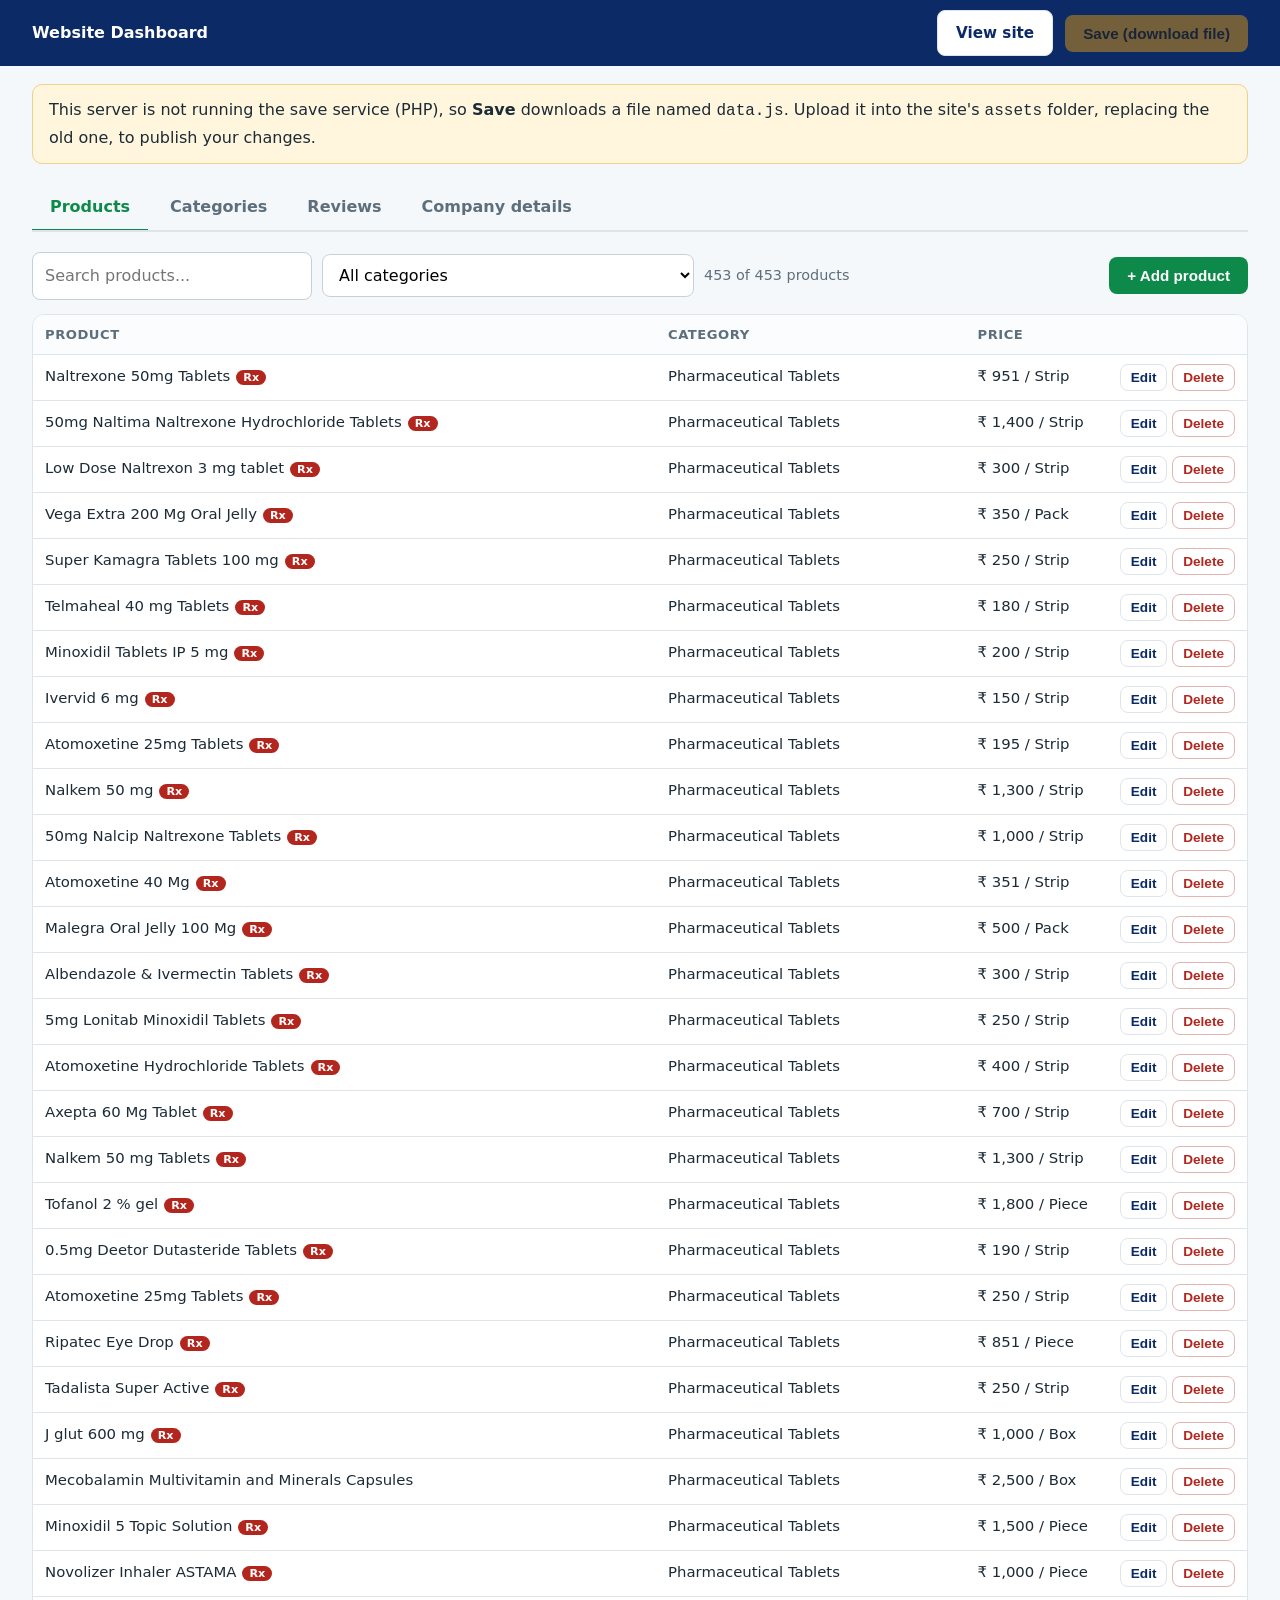
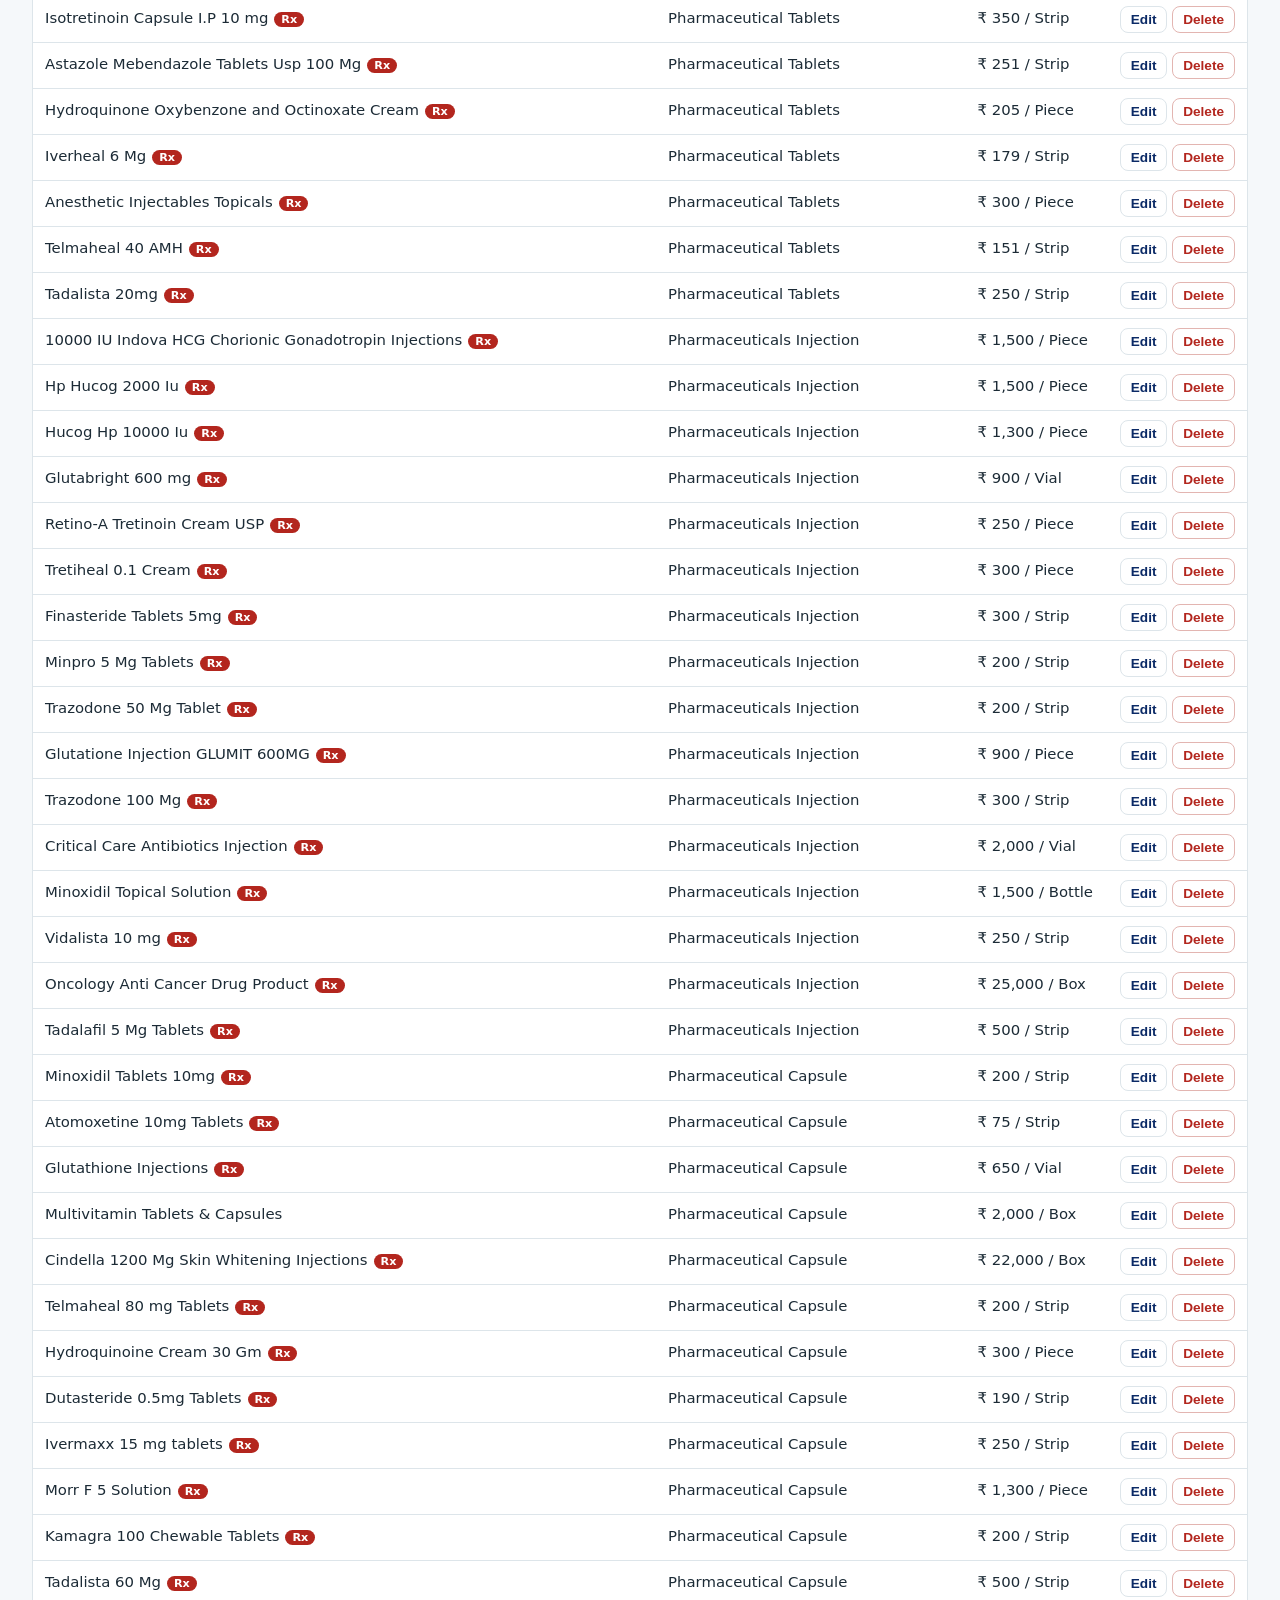
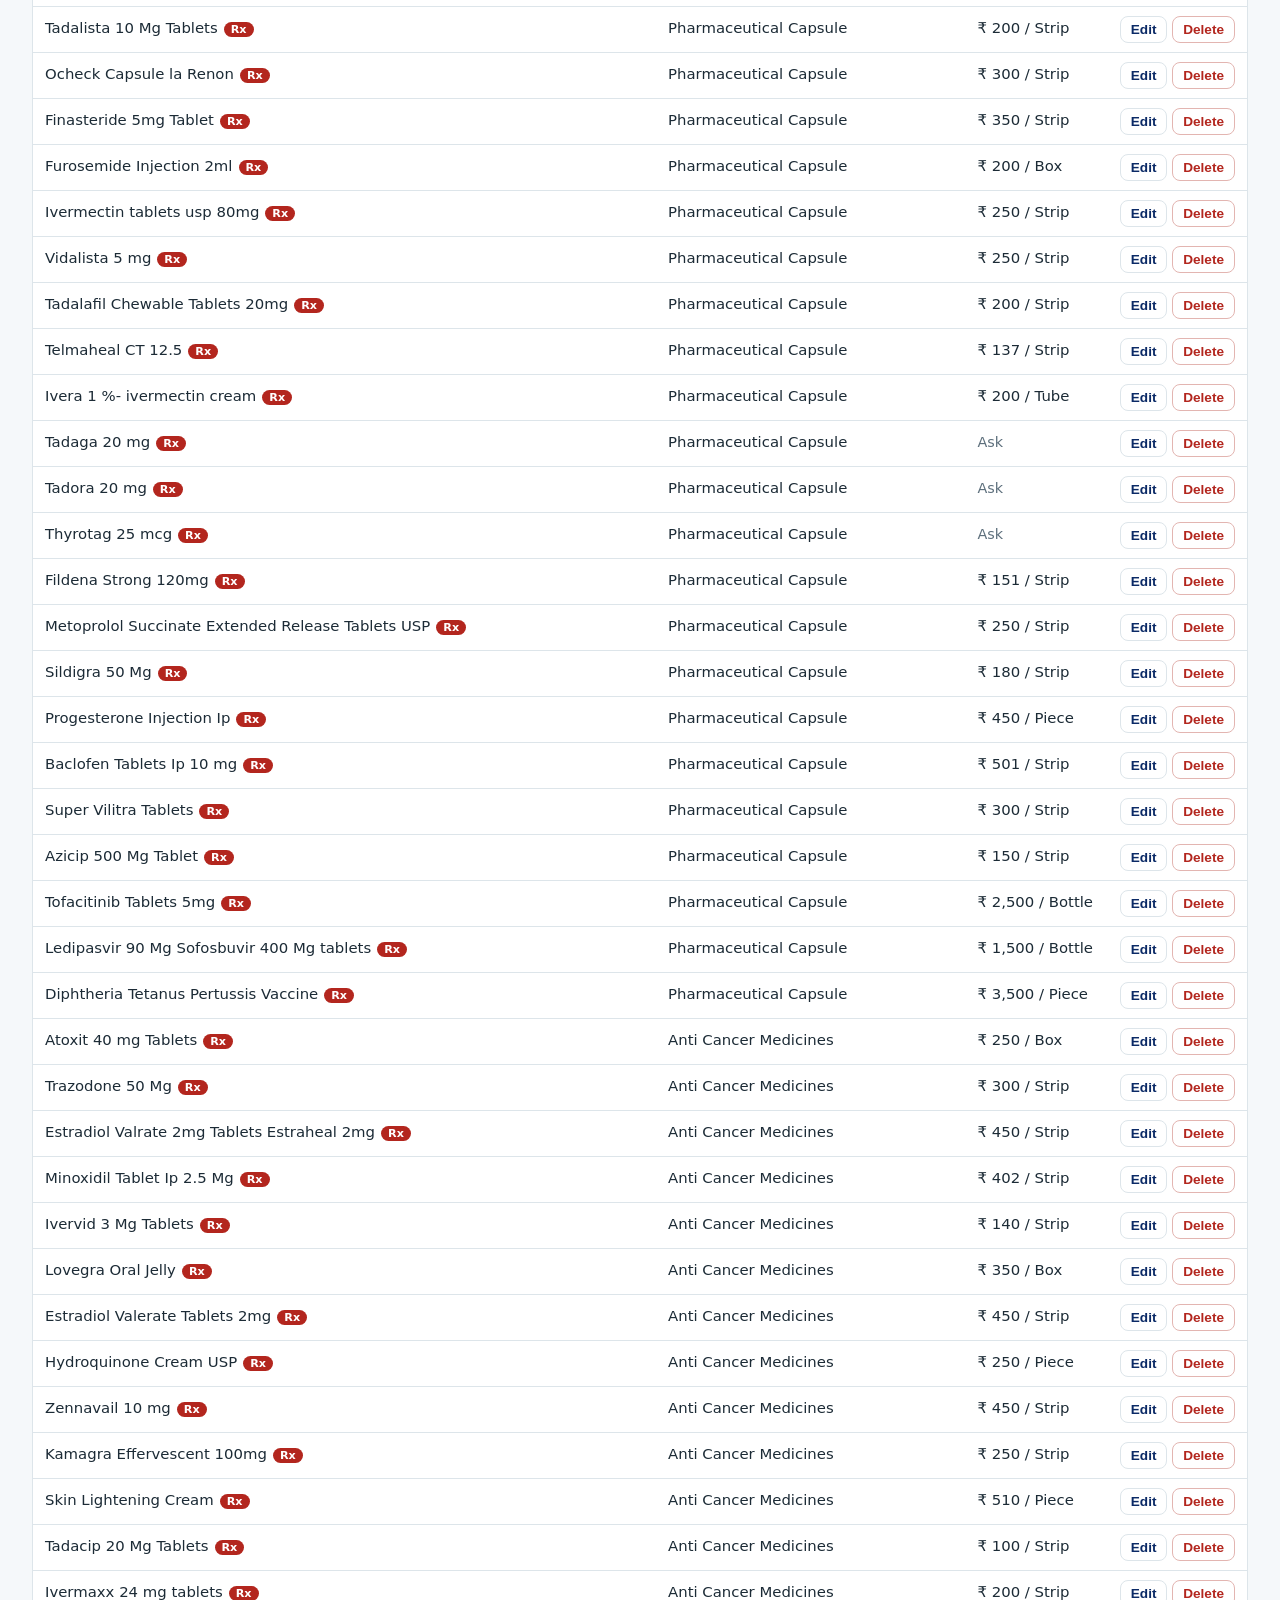
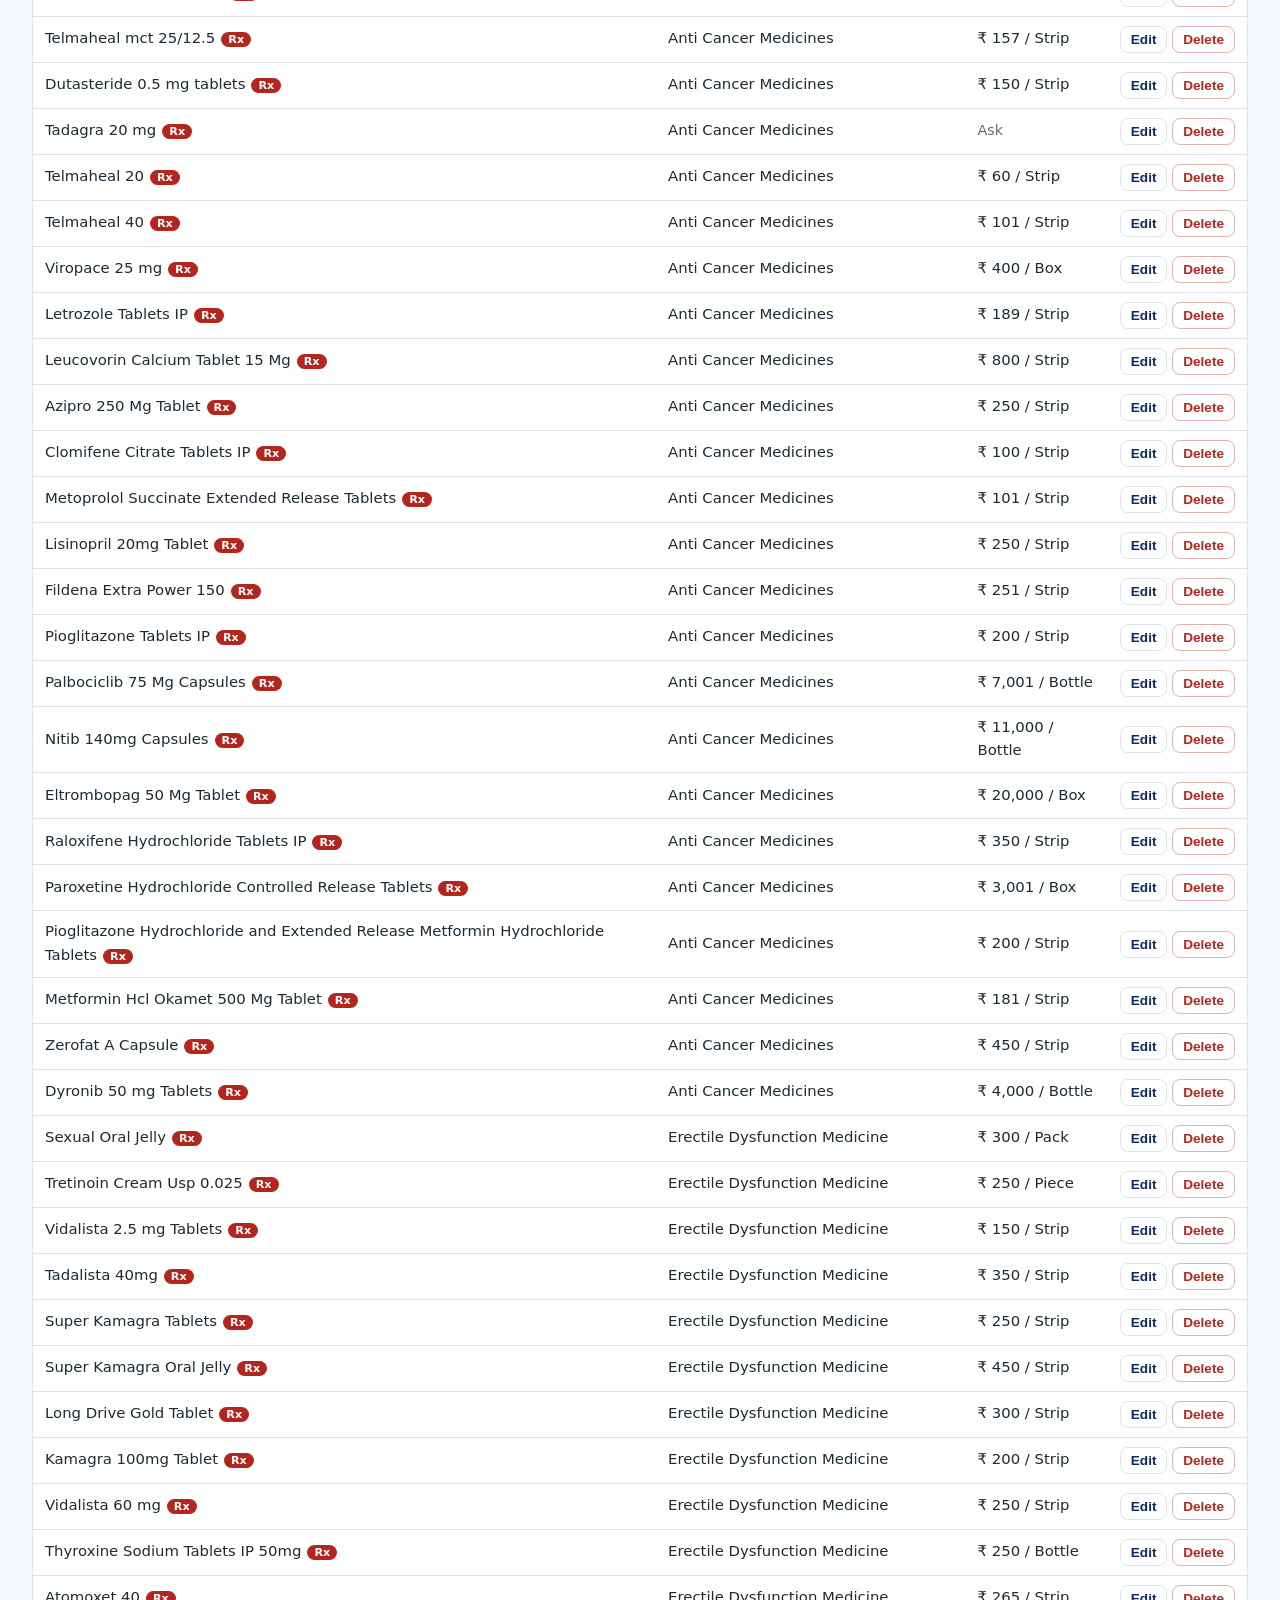
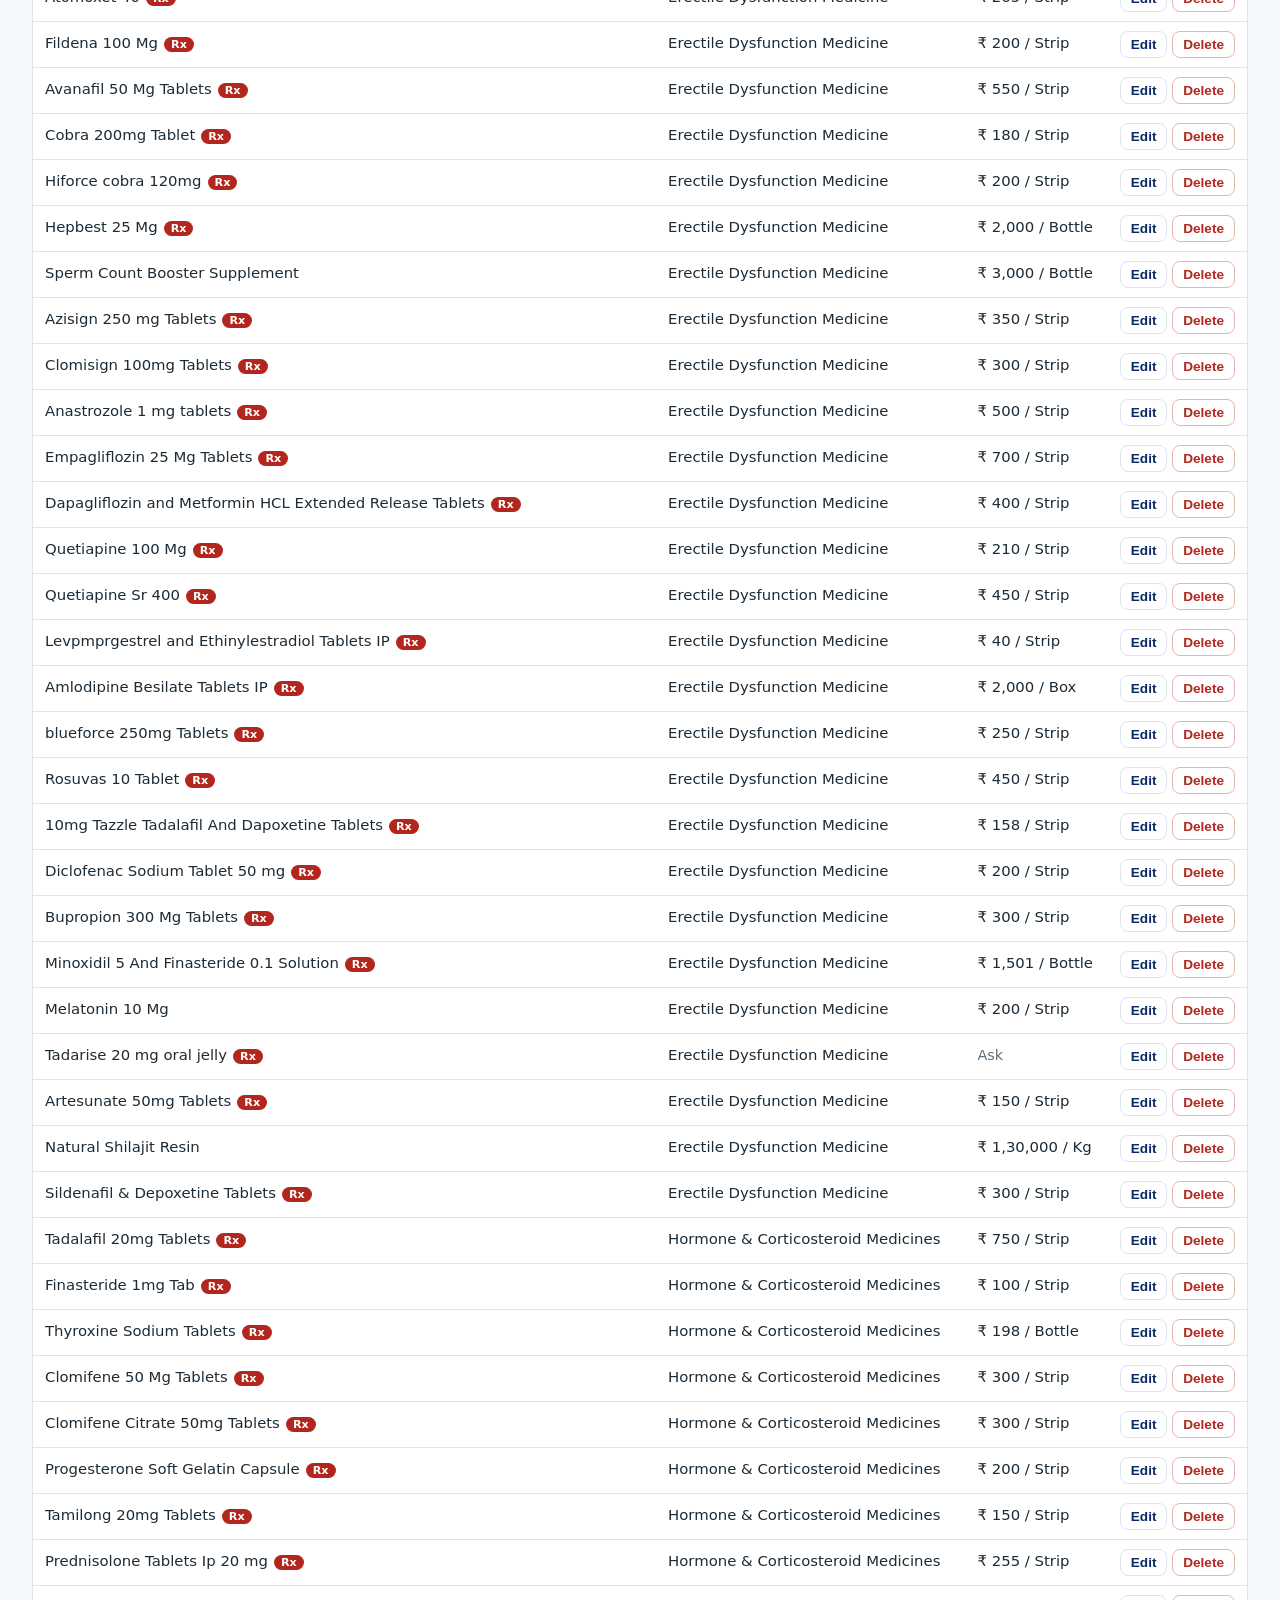
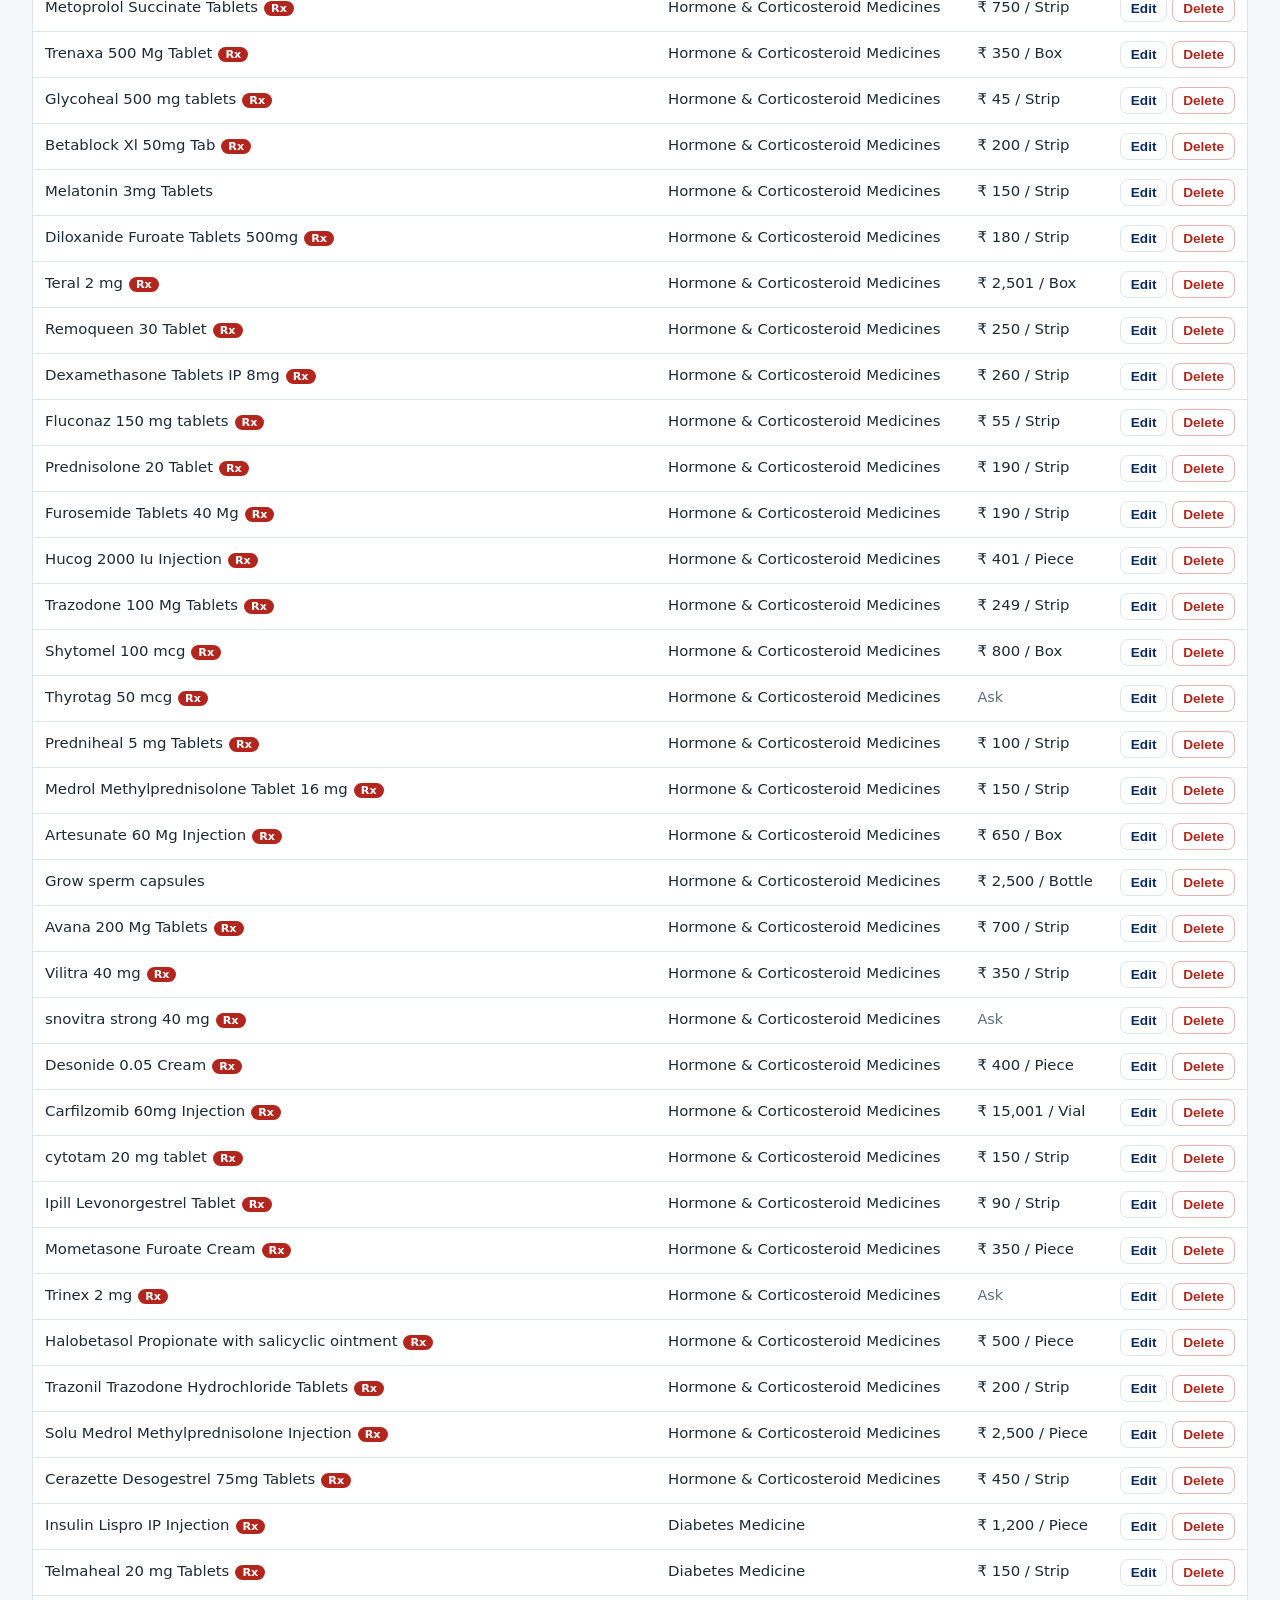
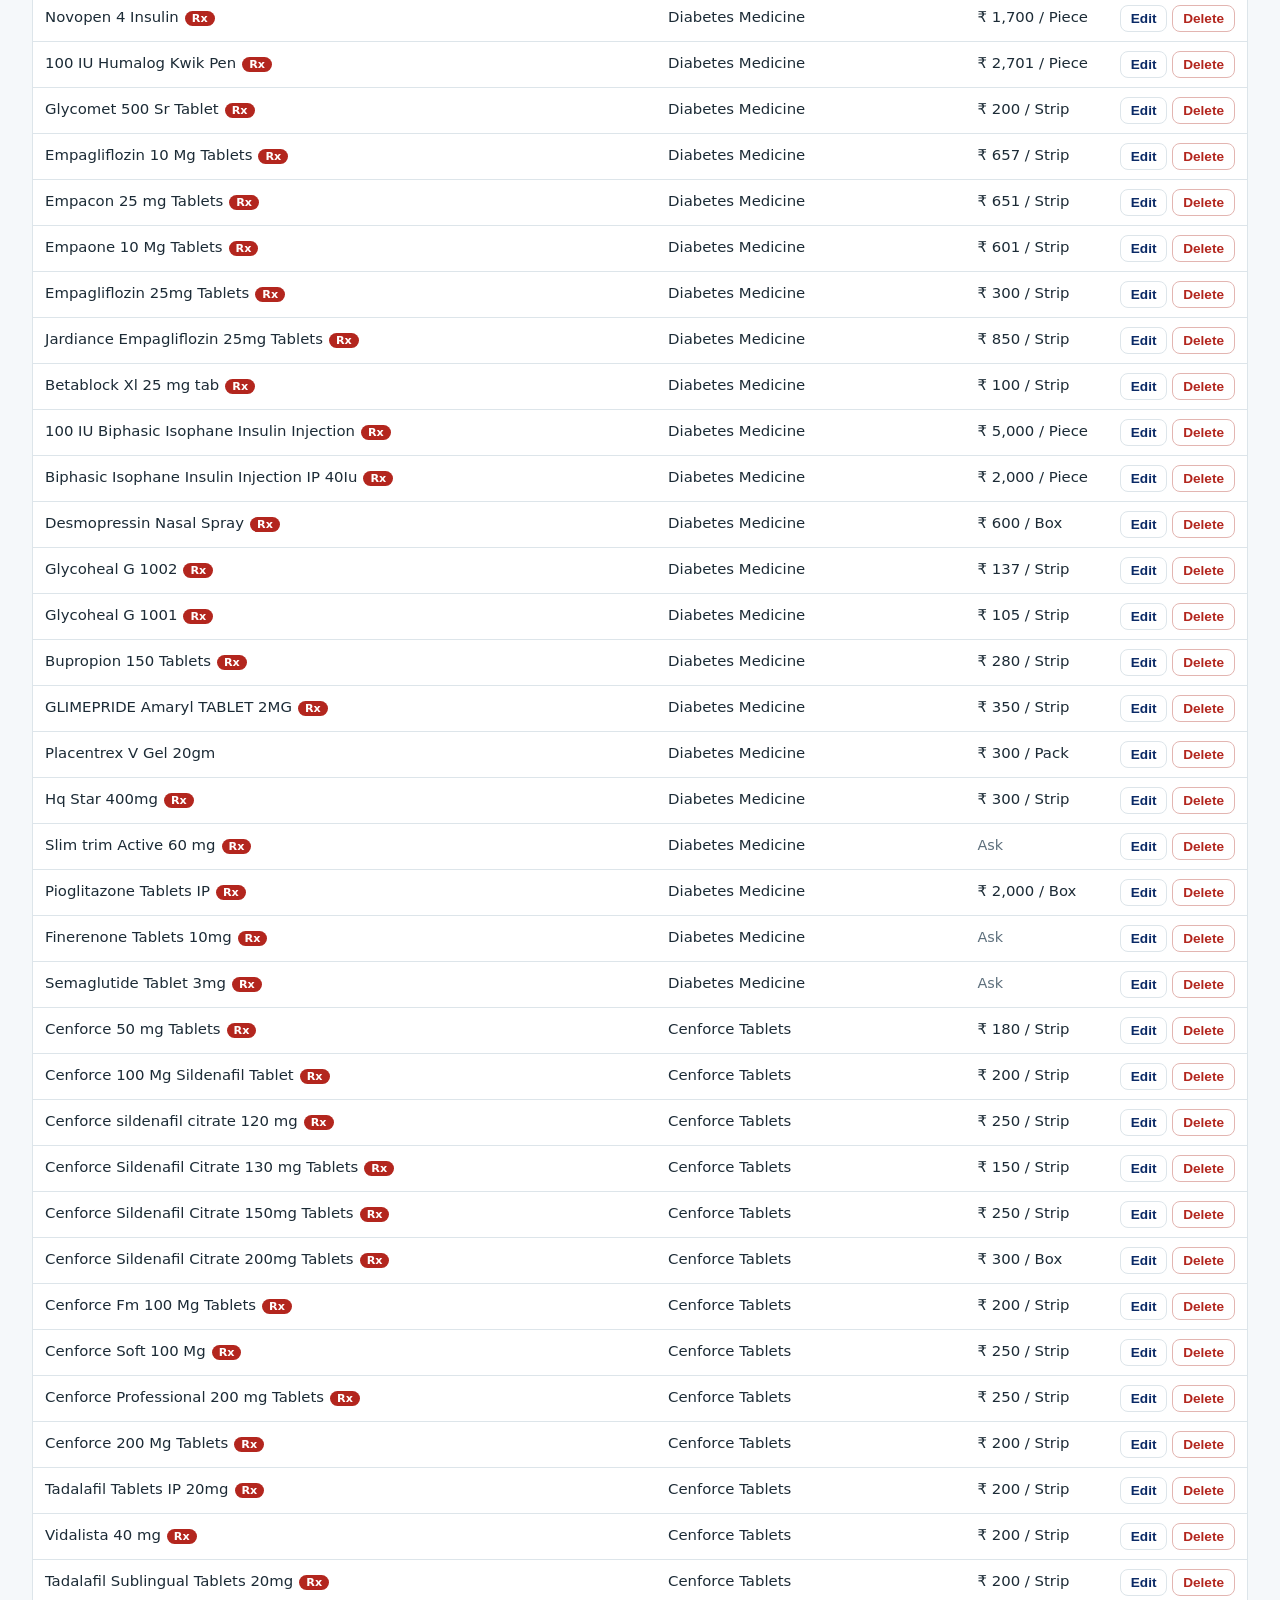
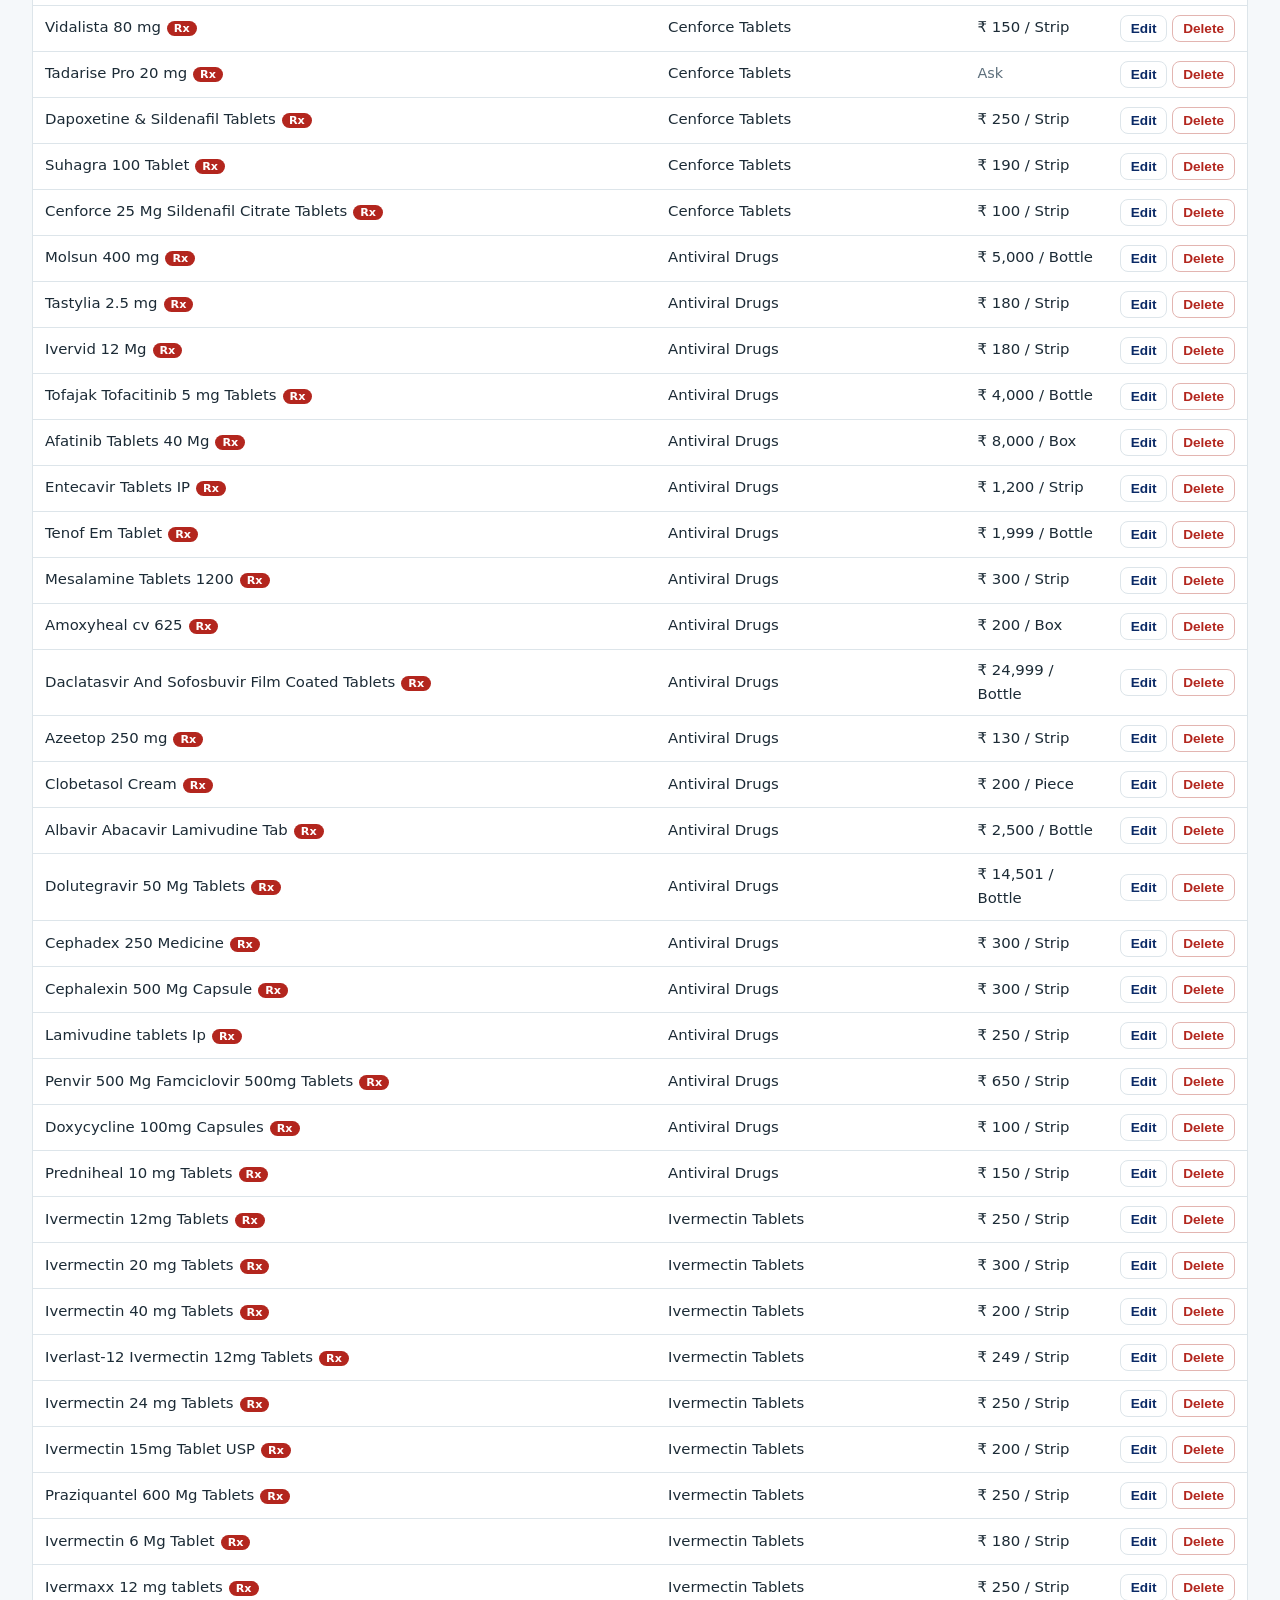
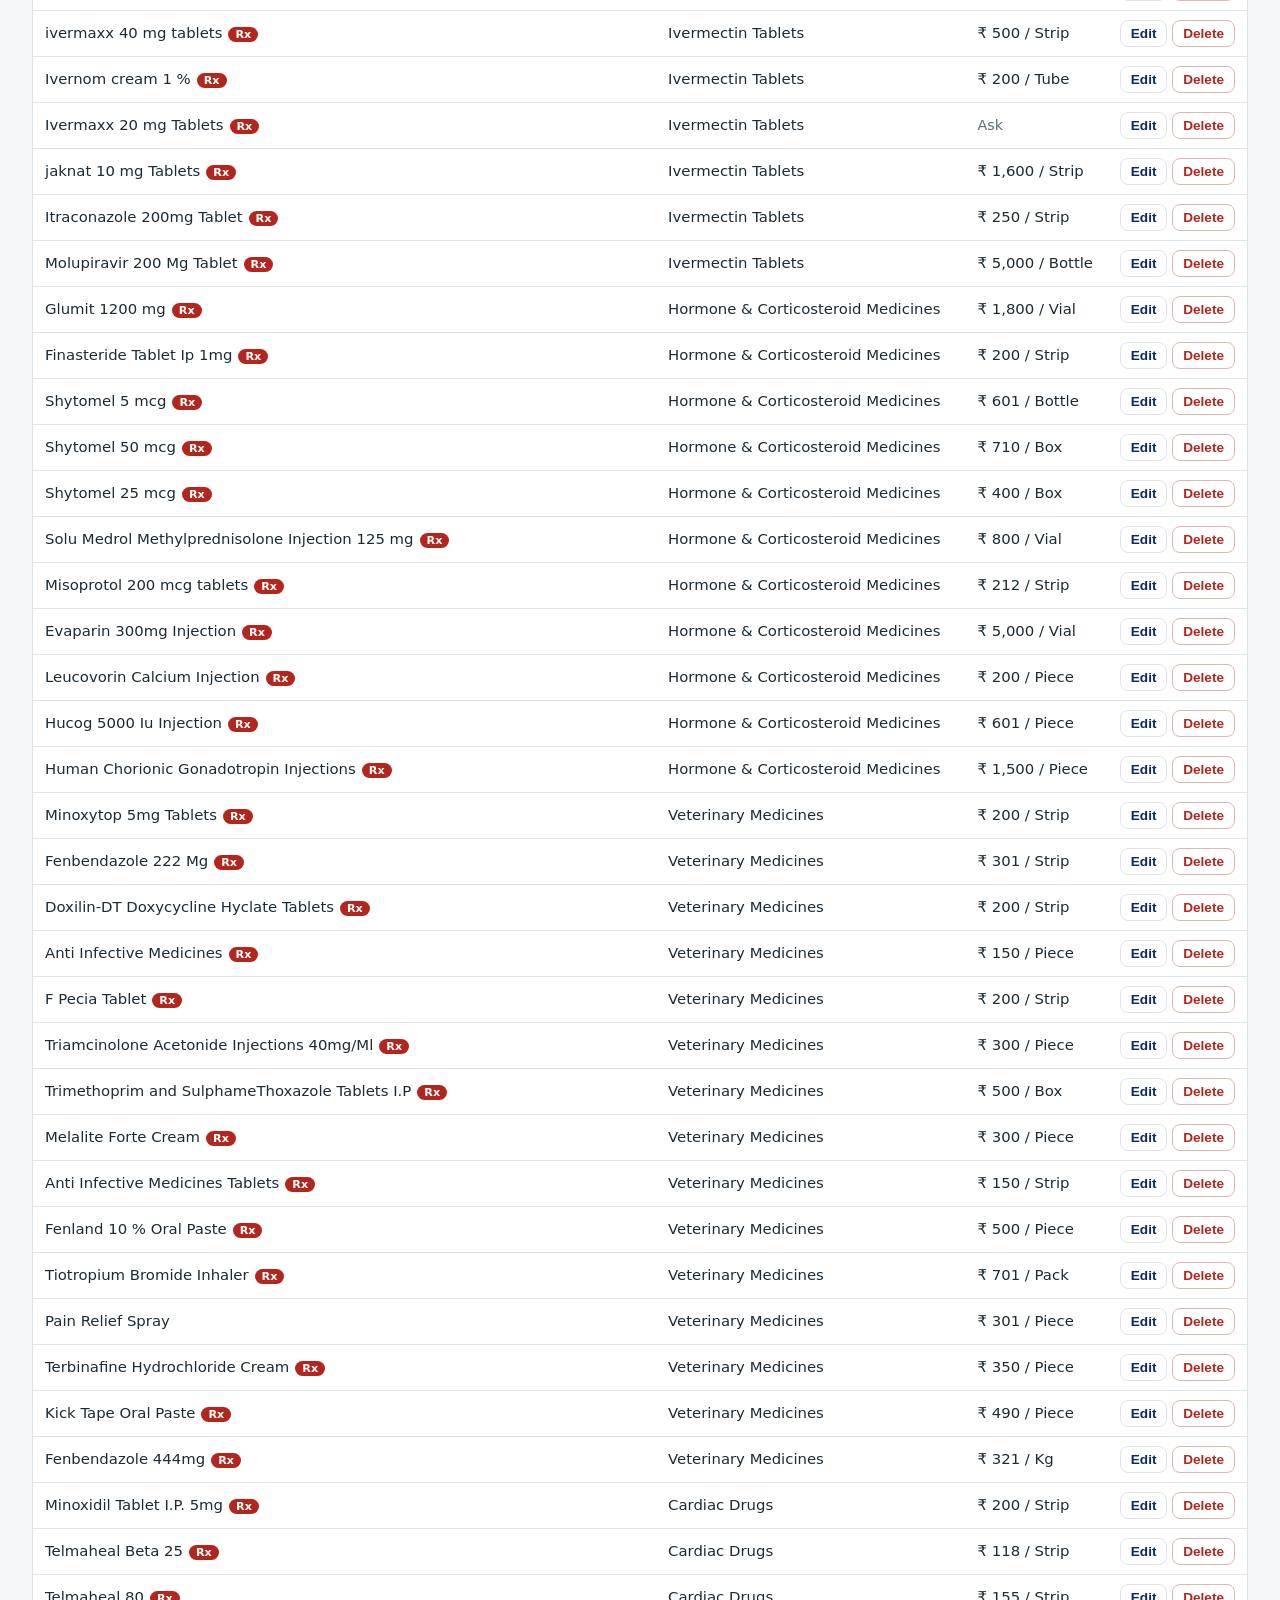
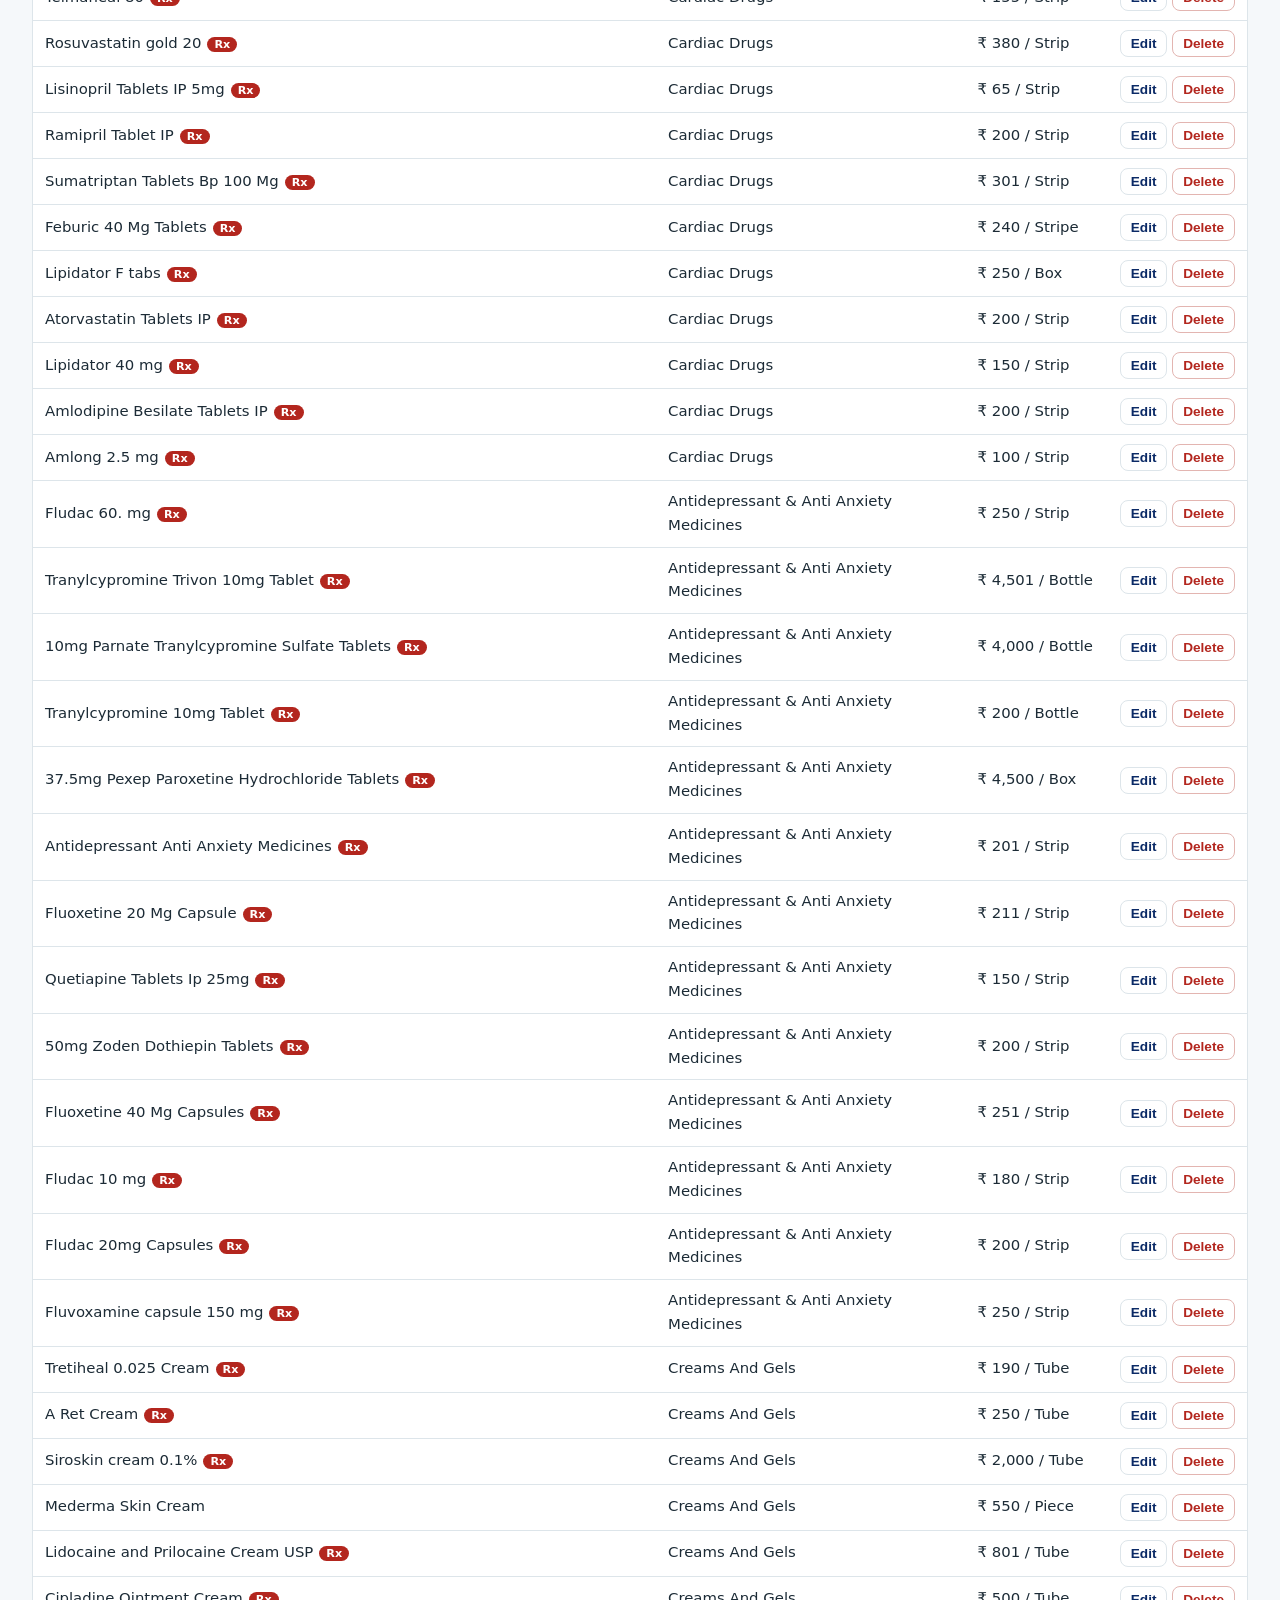
==== admin/index.html @ 80c34a78 "Add files via upload" ====
<!doctype html>
<html lang="en">
<head>
<meta charset="utf-8">
<meta name="viewport" content="width=device-width, initial-scale=1">
<meta name="robots" content="noindex, nofollow">
<title>Dashboard - Panchmukhi Pharma</title>
<link rel="icon" type="image/png" href="../assets/favicon.png">
<link rel="stylesheet" href="../assets/style.css">
<link rel="stylesheet" href="admin.css">
</head>
<body>

<div id="login" class="login" hidden>
  <form class="card" id="login-form">
    <h1>Dashboard</h1>
    <p class="muted" id="login-msg"></p>
    <label>Password<input type="password" id="pw" required minlength="8" autocomplete="current-password"></label>
    <label id="pw2-wrap" hidden>Repeat password<input type="password" id="pw2" minlength="8" autocomplete="new-password"></label>
    <p class="error" id="login-err"></p>
    <button class="btn btn-primary" id="login-btn">Log in</button>
  </form>
</div>

<div id="app" hidden>
  <header class="bar">
    <div class="wrap bar-in">
      <strong>Website Dashboard</strong>
      <span class="muted" id="status"></span>
      <span class="spacer"></span>
      <a class="btn btn-light" href="../index.html" target="_blank" rel="noopener">View site</a>
      <button class="btn btn-accent" id="save" disabled>Save to website</button>
      <button class="btn btn-light" id="logout" hidden>Log out</button>
    </div>
  </header>

  <div class="wrap">
    <p class="notice" id="offline" hidden>
      This server is not running the save service (PHP), so <strong>Save</strong> downloads a file named
      <code>data.js</code>. Upload it into the site's <code>assets</code> folder, replacing the old one, to publish your changes.
    </p>

    <nav class="tabs" id="tabs">
      <button data-tab="products" class="active">Products</button>
      <button data-tab="categories">Categories</button>
      <button data-tab="reviews">Reviews</button>
      <button data-tab="company">Company details</button>
    </nav>

    <section id="tab-reviews" hidden>
      <div class="tools">
        <span class="muted" id="r-count"></span>
        <span class="spacer"></span>
        <button class="btn btn-primary" id="r-add">+ Add review</button>
      </div>
      <div class="card table-wrap">
        <table class="list">
          <thead><tr><th>Customer</th><th>Rating</th><th>Review</th><th></th></tr></thead>
          <tbody id="r-rows"></tbody>
        </table>
      </div>
      <p class="muted">Add only reviews that real customers gave you, in their words and with their permission. The reviews section appears on the home page once there is at least one.</p>
    </section>

    <section id="tab-products">
      <div class="tools">
        <input type="search" id="p-search" placeholder="Search products..." aria-label="Search products">
        <select id="p-cat" aria-label="Filter by category"></select>
        <span class="muted" id="p-count"></span>
        <span class="spacer"></span>
        <button class="btn btn-primary" id="p-add">+ Add product</button>
      </div>
      <div class="card table-wrap">
        <table class="list">
          <thead><tr><th>Product</th><th>Category</th><th>Price</th><th></th></tr></thead>
          <tbody id="p-rows"></tbody>
        </table>
      </div>
    </section>

    <section id="tab-categories" hidden>
      <div class="tools">
        <input id="c-new" placeholder="New category name" aria-label="New category name">
        <button class="btn btn-primary" id="c-add">+ Add category</button>
      </div>
      <div class="card table-wrap">
        <table class="list">
          <thead><tr><th>Category name</th><th>Products</th><th>Order</th><th></th></tr></thead>
          <tbody id="c-rows"></tbody>
        </table>
      </div>
      <p class="muted">A category can be deleted only when it has no products. The order here is the order shown on the site.</p>
    </section>

    <section id="tab-company" hidden>
      <form class="card form" id="company-form" onsubmit="return false"></form>
      <p class="muted">Fields left empty are hidden on the site.</p>
    </section>
  </div>
</div>

<dialog id="p-dialog">
  <form class="form" id="p-form">
    <h2 class="full" id="p-title">Product</h2>
    <label class="full">Product name *<input name="name" required maxlength="200"></label>
    <label>Category *<select name="cat" required></select></label>
    <label class="check"><input type="checkbox" name="rx"> Prescription medicine (Rx)</label>
    <label>Price (INR)<input name="price" placeholder="e.g. 250" maxlength="20"></label>
    <label>Per unit<input name="unit" placeholder="Strip, Box, Vial..." maxlength="30"></label>
    <label>Composition<input name="composition" maxlength="300"></label>
    <label>Strength<input name="strength" maxlength="100"></label>
    <label>Form<input name="form" placeholder="Tablet, Capsule..." maxlength="60"></label>
    <label>Pack size<input name="pack" maxlength="100"></label>
    <label>Brand<input name="brand" maxlength="100"></label>
    <label>Manufacturer<input name="manufacturer" maxlength="150"></label>
    <label class="full">Photo (optional)<input name="image" placeholder="assets/img/product.jpg or https://..." maxlength="300"></label>
    <div class="full actions">
      <button class="btn btn-primary" type="submit">Done</button>
      <button class="btn btn-light" type="button" id="p-cancel">Cancel</button>
    </div>
  </form>
</dialog>

<dialog id="r-dialog">
  <form class="form" id="r-form">
    <h2 class="full" id="r-title">Review</h2>
    <label>Customer name *<input name="name" required maxlength="100"></label>
    <label>Rating<select name="rating">
      <option value="5">5 stars</option><option value="4">4 stars</option><option value="3">3 stars</option>
      <option value="2">2 stars</option><option value="1">1 star</option></select></label>
    <label>Company<input name="company" maxlength="150"></label>
    <label>Country<input name="country" maxlength="80"></label>
    <label class="full">Review text *<textarea name="text" rows="5" required maxlength="1500"></textarea></label>
    <label>Date (optional)<input name="date" placeholder="e.g. March 2026" maxlength="20"></label>
    <div class="full actions">
      <button class="btn btn-primary" type="submit">Done</button>
      <button class="btn btn-light" type="button" id="r-cancel">Cancel</button>
    </div>
  </form>
</dialog>

<script src="../assets/data.js"></script>
<script src="admin.js"></script>
</body>
</html>
---- assets/style.css ----
:root {
  --navy: #0b2a66; --teal: #0d8a4a; --teal-dark: #0a6e3a; --accent: #f2a007;
  --bg: #f5f8fa; --card: #fff; --line: #dde5ea; --text: #1c2b36; --muted: #5d6f7c;
}
* { box-sizing: border-box; }
body { margin: 0; font: 16px/1.6 "Segoe UI", system-ui, -apple-system, Arial, sans-serif; color: var(--text); background: var(--bg); }
a { color: var(--teal); text-decoration: none; }
a:hover { text-decoration: underline; }
img { max-width: 100%; display: block; }
h1, h2, h3, h4 { line-height: 1.25; margin: 0 0 .5em; color: var(--navy); }
h2 { font-size: clamp(1.3rem, 1rem + 1.4vw, 1.75rem); }
.wrap { max-width: 1320px; margin: 0 auto; padding: 0 clamp(14px, 3vw, 32px); }
.muted { color: var(--muted); font-size: .9rem; }
section { padding: clamp(28px, 5vw, 56px) 0; }

/* header */
.topbar { background: var(--navy); color: #cfe0ea; font-size: .82rem; }
.topbar-in { display: flex; flex-wrap: wrap; gap: 4px 24px; padding-top: 6px; padding-bottom: 6px; }
.topbar a { color: #fff; margin-left: auto; }
#site-header { background: #fff; border-bottom: 1px solid var(--line); position: sticky; top: 0; z-index: 10; }
.head-in { display: flex; align-items: center; justify-content: space-between; gap: 16px; padding-top: 12px; padding-bottom: 12px; }
.brand { display: flex; align-items: center; gap: 10px; color: var(--navy); }
.brand:hover { text-decoration: none; }
.brand-mark { width: 42px; height: 42px; border-radius: 10px; background: var(--teal); color: #fff; font-weight: 700; font-size: 1.3rem; display: grid; place-items: center; }
.brand-logo { width: 52px; height: 52px; object-fit: contain; }
.about-logo { width: 100%; max-width: 340px; height: auto; border-radius: 12px; border: 1px solid var(--line); margin-bottom: 20px; }
.brand strong { display: block; font-size: 1.15rem; }
.brand small { color: var(--muted); }
.nav { display: flex; align-items: center; gap: 22px; white-space: nowrap; }
.nav a:not(.btn) { color: var(--text); font-weight: 600; padding: 6px 0; border-bottom: 2px solid transparent; }
.nav a.active, .nav a:not(.btn):hover { color: var(--teal); border-color: var(--teal); text-decoration: none; }
.nav-toggle { display: none; font-size: 1.5rem; background: none; border: 0; color: var(--navy); cursor: pointer; }

/* buttons */
.btn { display: inline-block; padding: 10px 18px; border-radius: 8px; font-weight: 600; border: 0; cursor: pointer; font-size: .95rem; }
.btn:hover { text-decoration: none; }
.btn-primary { background: var(--teal); color: #fff; }
.btn-primary:hover { background: var(--teal-dark); }
.btn-accent { background: var(--accent); color: #2b1d00; }
.btn-ghost { background: transparent; color: #fff; border: 1px solid rgba(255,255,255,.6); }
.btn-wa { background: #1fa855; color: #fff; }

/* hero */
.hero { background: linear-gradient(120deg, var(--navy), var(--teal)); color: #fff; padding: clamp(40px, 8vw, 96px) 0; }
.hero h1 { color: #fff; font-size: clamp(2rem, 5vw, 3rem); margin-bottom: .2em; }
.hero p { font-size: clamp(1rem, .9rem + .5vw, 1.25rem); max-width: 620px; margin: 0 0 24px; color: #dcecf0; }
.hero .actions { display: flex; flex-wrap: wrap; gap: 12px; }
.page-head { background: var(--navy); padding: 32px 0; }
.page-head h1 { color: #fff; margin: 0; }
.page-head p { color: #cfe0ea; margin: 4px 0 0; }

/* cards + grids */
.card { background: var(--card); border: 1px solid var(--line); border-radius: 12px; }
.grid { display: grid; gap: 18px; grid-template-columns: repeat(auto-fill, minmax(215px, 1fr)); }
.cat { padding: 18px; color: var(--text); transition: border-color .15s, transform .15s; }
.cat:hover { border-color: var(--teal); transform: translateY(-2px); text-decoration: none; }
.cat h3 { font-size: 1.05rem; }
.cat p { margin: 0 0 10px; color: var(--muted); font-size: .92rem; }
.two-col { display: grid; gap: 32px; grid-template-columns: 1.1fr 1fr; align-items: start; }

.product { overflow: hidden; display: flex; flex-direction: column; }
.product-media { position: relative; aspect-ratio: 4 / 3; background: #e6f1f1; display: grid; place-items: center; }
.product-media img { width: 100%; height: 100%; object-fit: cover; }
.ph { color: var(--teal); font-weight: 700; letter-spacing: .08em; text-transform: uppercase; opacity: .55; }
.rx { position: absolute; top: 10px; right: 10px; background: #b3261e; color: #fff; font-size: .75rem; font-weight: 700; padding: 2px 8px; border-radius: 999px; }
.product-body { padding: 16px; display: flex; flex-direction: column; flex: 1; }
.product-body h3 { font-size: 1.02rem; margin-bottom: 2px; }
.product-body p { margin: 0 0 10px; }
.product-body dl { display: grid; grid-template-columns: auto 1fr; gap: 2px 12px; margin: 0 0 14px; font-size: .9rem; }
.product-body .price { color: var(--muted); font-size: .9rem; }
.product-body .price strong { color: var(--navy); font-size: 1.1rem; }
.product-body dd { overflow-wrap: anywhere; }
.product-body dt { color: var(--muted); }
.product-body dd { margin: 0; }
.product-body .btn { margin-top: auto; text-align: center; }

/* fact table */
.facts { width: 100%; border-collapse: collapse; background: #fff; border: 1px solid var(--line); border-radius: 12px; overflow: hidden; }
.facts th, .facts td { text-align: left; padding: 10px 14px; border-bottom: 1px solid var(--line); vertical-align: top; font-size: .95rem; }
.facts th { width: 42%; color: var(--muted); font-weight: 600; background: #fafcfd; }
.facts tr:last-child th, .facts tr:last-child td { border-bottom: 0; }

/* products page */
.catalog { display: grid; grid-template-columns: 250px 1fr; gap: 28px; align-items: start; }
.cat-list { padding: 8px; position: sticky; top: 90px; }
.cat-list a { display: block; padding: 8px 12px; border-radius: 8px; color: var(--text); font-size: .95rem; }
.cat-list a.active { background: var(--teal); color: #fff; }
.cat-list a:hover { text-decoration: none; background: #e6f1f1; color: var(--text); }
.catalog-head { display: flex; flex-wrap: wrap; gap: 12px; justify-content: space-between; align-items: center; margin-bottom: 18px; }
.catalog-head h2 { margin: 0; }

/* forms */
input, textarea { width: 100%; padding: 10px 12px; border: 1px solid #c5d1d9; border-radius: 8px; font: inherit; background: #fff; }
input:focus, textarea:focus { outline: 2px solid var(--teal); outline-offset: 1px; }
#search { max-width: 280px; }
.form { padding: 24px; display: grid; gap: 14px; grid-template-columns: 1fr 1fr; }
.form label { font-size: .88rem; font-weight: 600; color: var(--muted); display: grid; gap: 4px; }
.form .full { grid-column: 1 / -1; }
.form .actions { display: flex; flex-wrap: wrap; gap: 12px; }

.cta { background: var(--navy); color: #fff; text-align: center; }
.cta h2 { color: #fff; }
.cta p { color: #cfe0ea; margin: 0 0 20px; }

/* footer */
#site-footer { background: #091f33; color: #b9cad6; font-size: .92rem; padding-top: 40px; }
#site-footer h4 { color: #fff; }
#site-footer a { color: #b9cad6; }
#site-footer ul { list-style: none; padding: 0; margin: 0; }
#site-footer li { margin-bottom: 6px; }
.foot-grid { display: grid; gap: 28px; grid-template-columns: 1.4fr 1fr 1fr; }
.disclaimer { margin-top: 28px; padding-top: 16px; padding-bottom: 16px; border-top: 1px solid #1d3a52; font-size: .82rem; }
.copyright { padding-bottom: 20px; font-size: .82rem; }

.grid-cats { grid-template-columns: repeat(auto-fill, minmax(200px, 1fr)); }
.grid.grid-reviews { grid-template-columns: repeat(auto-fill, minmax(min(100%, 300px), 1fr)); }
.review { margin: 0; padding: 20px; display: flex; flex-direction: column; gap: 12px; }
.review blockquote { margin: 0; flex: 1; overflow-wrap: anywhere; }
.review figcaption { display: grid; gap: 2px; border-top: 1px solid var(--line); padding-top: 12px; }
.stars { color: var(--accent); font-size: 1.15rem; letter-spacing: 2px; }
.stars span { color: #d5dde3; }
.review-cta { margin: 20px 0 0; }
.cat-select { display: none; width: 100%; padding: 12px; border: 1px solid #c5d1d9; border-radius: 8px; font: inherit; background: #fff; }
.brand strong, .brand small { overflow-wrap: anywhere; }
.facts td { overflow-wrap: anywhere; }

/* tablets and small laptops */
@media (max-width: 960px) {
  .two-col, .catalog { grid-template-columns: 1fr; gap: 20px; }
  .cat-list { display: none; }
  .cat-select { display: block; }
  .foot-grid { grid-template-columns: 1fr 1fr; }
}

/* tablets and below: menu button instead of the link row */
@media (max-width: 900px) {
  .nav-toggle { display: block; }
  .nav { display: none; position: absolute; left: 0; right: 0; top: 100%; background: #fff; flex-direction: column; align-items: stretch; gap: 4px; padding: 12px 16px; border-bottom: 1px solid var(--line); box-shadow: 0 12px 24px rgba(0,0,0,.08); }
  .nav.open { display: flex; }
  .nav a:not(.btn) { padding: 10px 0; }
  .nav .btn { text-align: center; }
  .head-in { position: relative; }
}

/* phones and narrow tablets */
@media (max-width: 760px) {
  .topbar a { margin-left: 0; }
  .form { grid-template-columns: 1fr; padding: 18px; }
  .grid { grid-template-columns: repeat(auto-fill, minmax(150px, 1fr)); gap: 12px; }
  .grid-cats { grid-template-columns: repeat(auto-fill, minmax(140px, 1fr)); }
  .cat { padding: 14px; }
  .cat h3 { font-size: .95rem; }
  .product-body { padding: 12px; }
  .product-body h3 { font-size: .95rem; }
  .product-body dl { grid-template-columns: 1fr; gap: 0; font-size: .82rem; }
  .product-body dt { margin-top: 4px; font-size: .75rem; }
  .product-body .btn { padding: 9px 8px; font-size: .88rem; }
  .catalog-head { flex-direction: column; align-items: stretch; }
  #search { max-width: none; }
  .facts th { width: 38%; }
  .facts th, .facts td { padding: 9px 10px; font-size: .9rem; }
  .brand-logo { width: 44px; height: 44px; }
  .brand strong { font-size: 1.02rem; }
}

/* small phones */
@media (max-width: 420px) {
  .foot-grid { grid-template-columns: 1fr; }
  .topbar { font-size: .75rem; }
  .hero .actions .btn { flex: 1; text-align: center; }
}

/* very small screens: one product per row */
@media (max-width: 340px) {
  .grid, .grid-cats { grid-template-columns: 1fr; }
}
---- admin/admin.css ----
[hidden] { display: none !important; }
.login { min-height: 100vh; display: grid; place-items: center; padding: 16px; }
.login form { width: 100%; max-width: 360px; padding: 28px; display: grid; gap: 14px; }
.login label, dialog label { font-size: .88rem; font-weight: 600; color: var(--muted); display: grid; gap: 4px; }
.error { color: #b3261e; margin: 0; font-size: .9rem; min-height: 1.2em; }

.bar { background: var(--navy); color: #fff; position: sticky; top: 0; z-index: 5; }
.bar-in { display: flex; flex-wrap: wrap; align-items: center; gap: 12px; padding-top: 10px; padding-bottom: 10px; }
.bar .muted { color: #cfe0ea; }
.spacer { flex: 1; }
.btn-light { background: #fff; color: var(--navy); border: 1px solid var(--line); }
.btn:disabled { opacity: .45; cursor: default; }
.btn-small { padding: 5px 10px; font-size: .85rem; }
.btn-danger { background: #fff; color: #b3261e; border: 1px solid #e3b5b1; }

.notice { background: #fff6dd; border: 1px solid #ecd28a; border-radius: 10px; padding: 12px 16px; margin: 18px 0 0; }
.tabs { overflow-x: auto; white-space: nowrap; display: flex; gap: 4px; margin: 20px 0 0; border-bottom: 2px solid var(--line); }
.tabs button { background: none; border: 0; padding: 10px 18px; font: inherit; font-weight: 600; color: var(--muted); cursor: pointer; border-bottom: 3px solid transparent; margin-bottom: -2px; }
.tabs button.active { color: var(--teal); border-color: var(--teal); }
#app section { padding: 20px 0 40px; }
.tools { display: flex; flex-wrap: wrap; align-items: center; gap: 10px; margin-bottom: 14px; }
.tools input { max-width: 280px; }
select { padding: 10px 12px; border: 1px solid #c5d1d9; border-radius: 8px; font: inherit; background: #fff; max-width: 100%; }

.table-wrap { overflow-x: auto; }
.list { width: 100%; border-collapse: collapse; font-size: .93rem; }
.list th, .list td { text-align: left; padding: 9px 12px; border-bottom: 1px solid var(--line); vertical-align: middle; }
.list th { background: #fafcfd; color: var(--muted); font-size: .82rem; text-transform: uppercase; letter-spacing: .04em; }
.list tr:last-child td { border-bottom: 0; }
.list td.act { white-space: nowrap; text-align: right; }
.list td input { min-width: 220px; }
.tag { background: #b3261e; color: #fff; font-size: .7rem; font-weight: 700; padding: 1px 7px; border-radius: 999px; margin-left: 6px; }

dialog { border: 0; border-radius: 14px; padding: 0; width: min(640px, calc(100vw - 24px)); box-shadow: 0 20px 60px rgba(0,0,0,.3); }
dialog::backdrop { background: rgba(9, 31, 51, .55); }
dialog h2 { margin: 0; }
.form select { width: 100%; }
label.check { display: flex !important; align-items: center; gap: 8px; align-self: end; padding-bottom: 10px; }
label.check input { width: auto; }

@media (max-width: 640px) {
  #tab-reviews .list th:nth-child(3), #tab-reviews .list td:nth-child(3) { display: none; }
  #tab-products .list th:nth-child(2), #tab-products .list td:nth-child(2) { display: none; }
  .list th, .list td { padding: 8px; }
  .list td input { min-width: 140px; }
  .tools input, .tools select { max-width: none; flex: 1 1 100%; }
  .tabs button { padding: 10px 10px; font-size: .92rem; }
  .bar-in .spacer { display: none; }
  .bar-in strong { flex: 1 1 100%; }
  dialog .form { grid-template-columns: 1fr; padding: 18px; }
  label.check { padding-bottom: 0; }
}
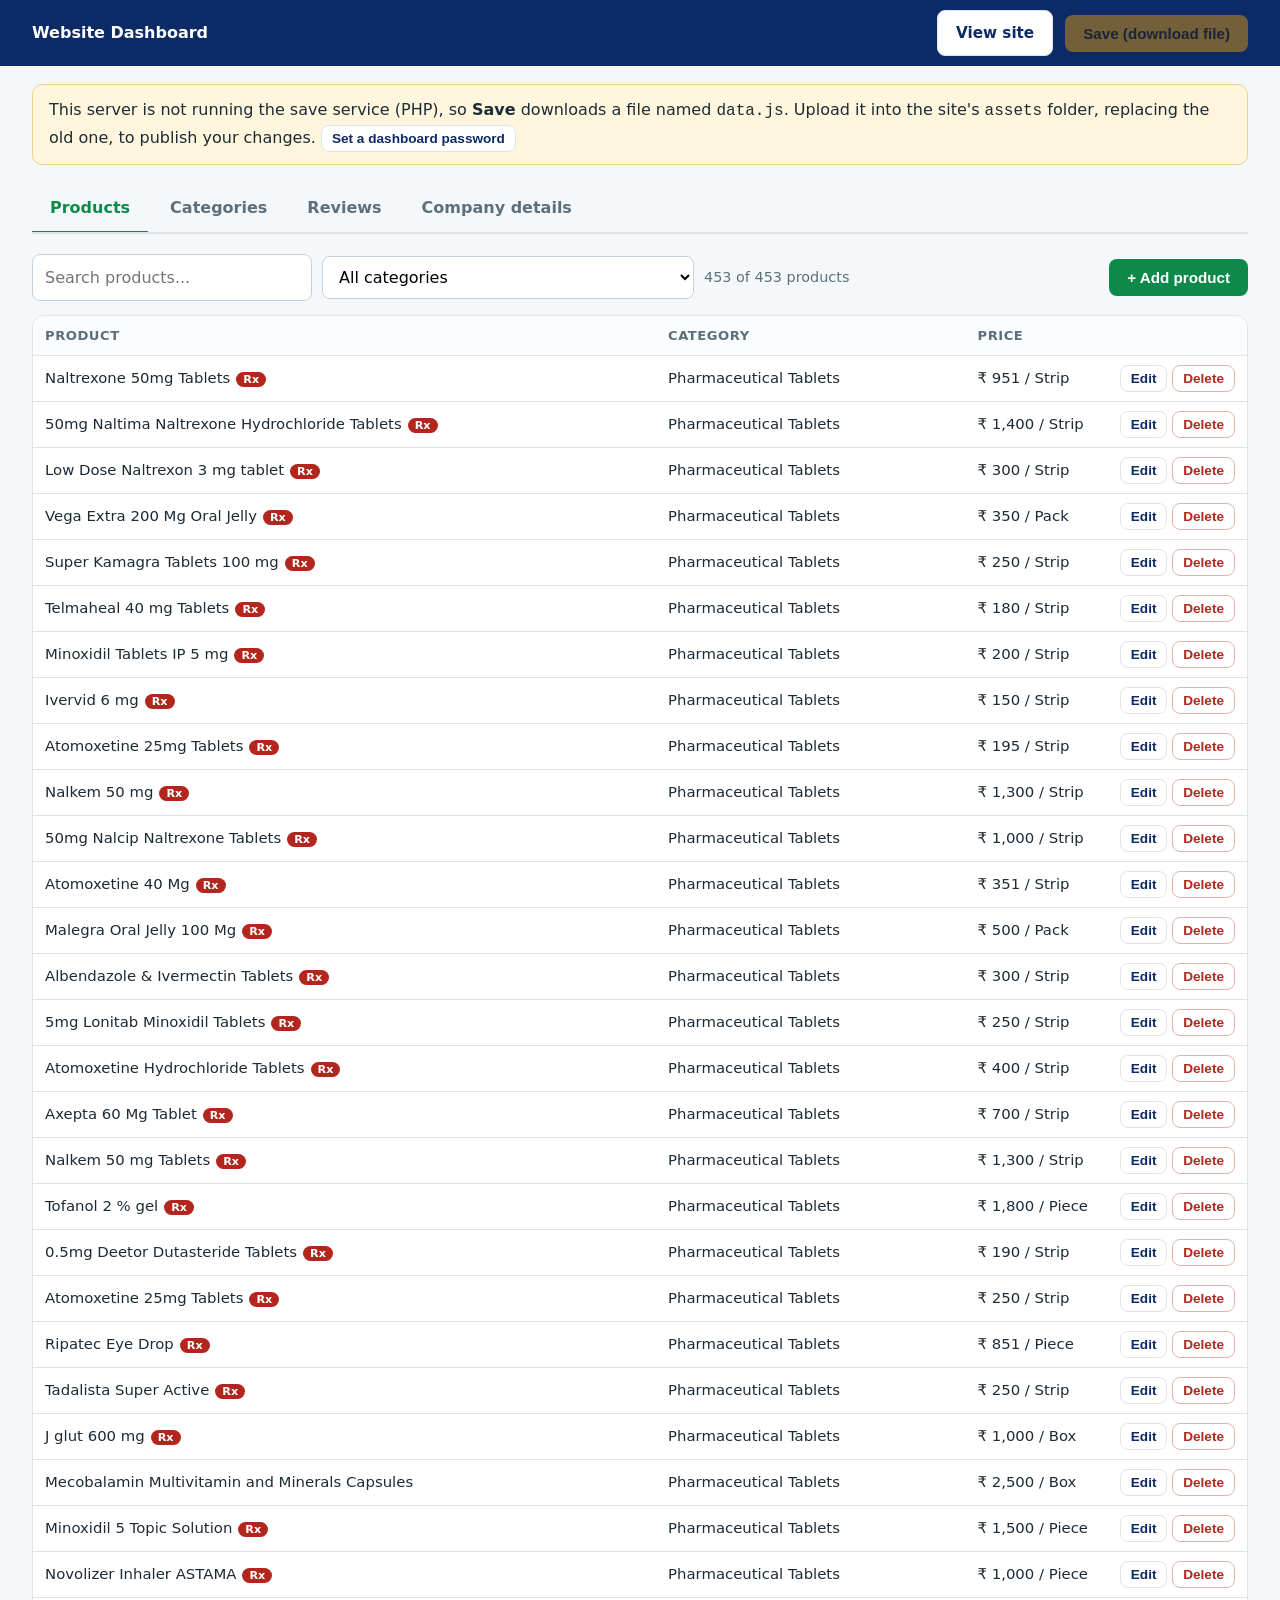
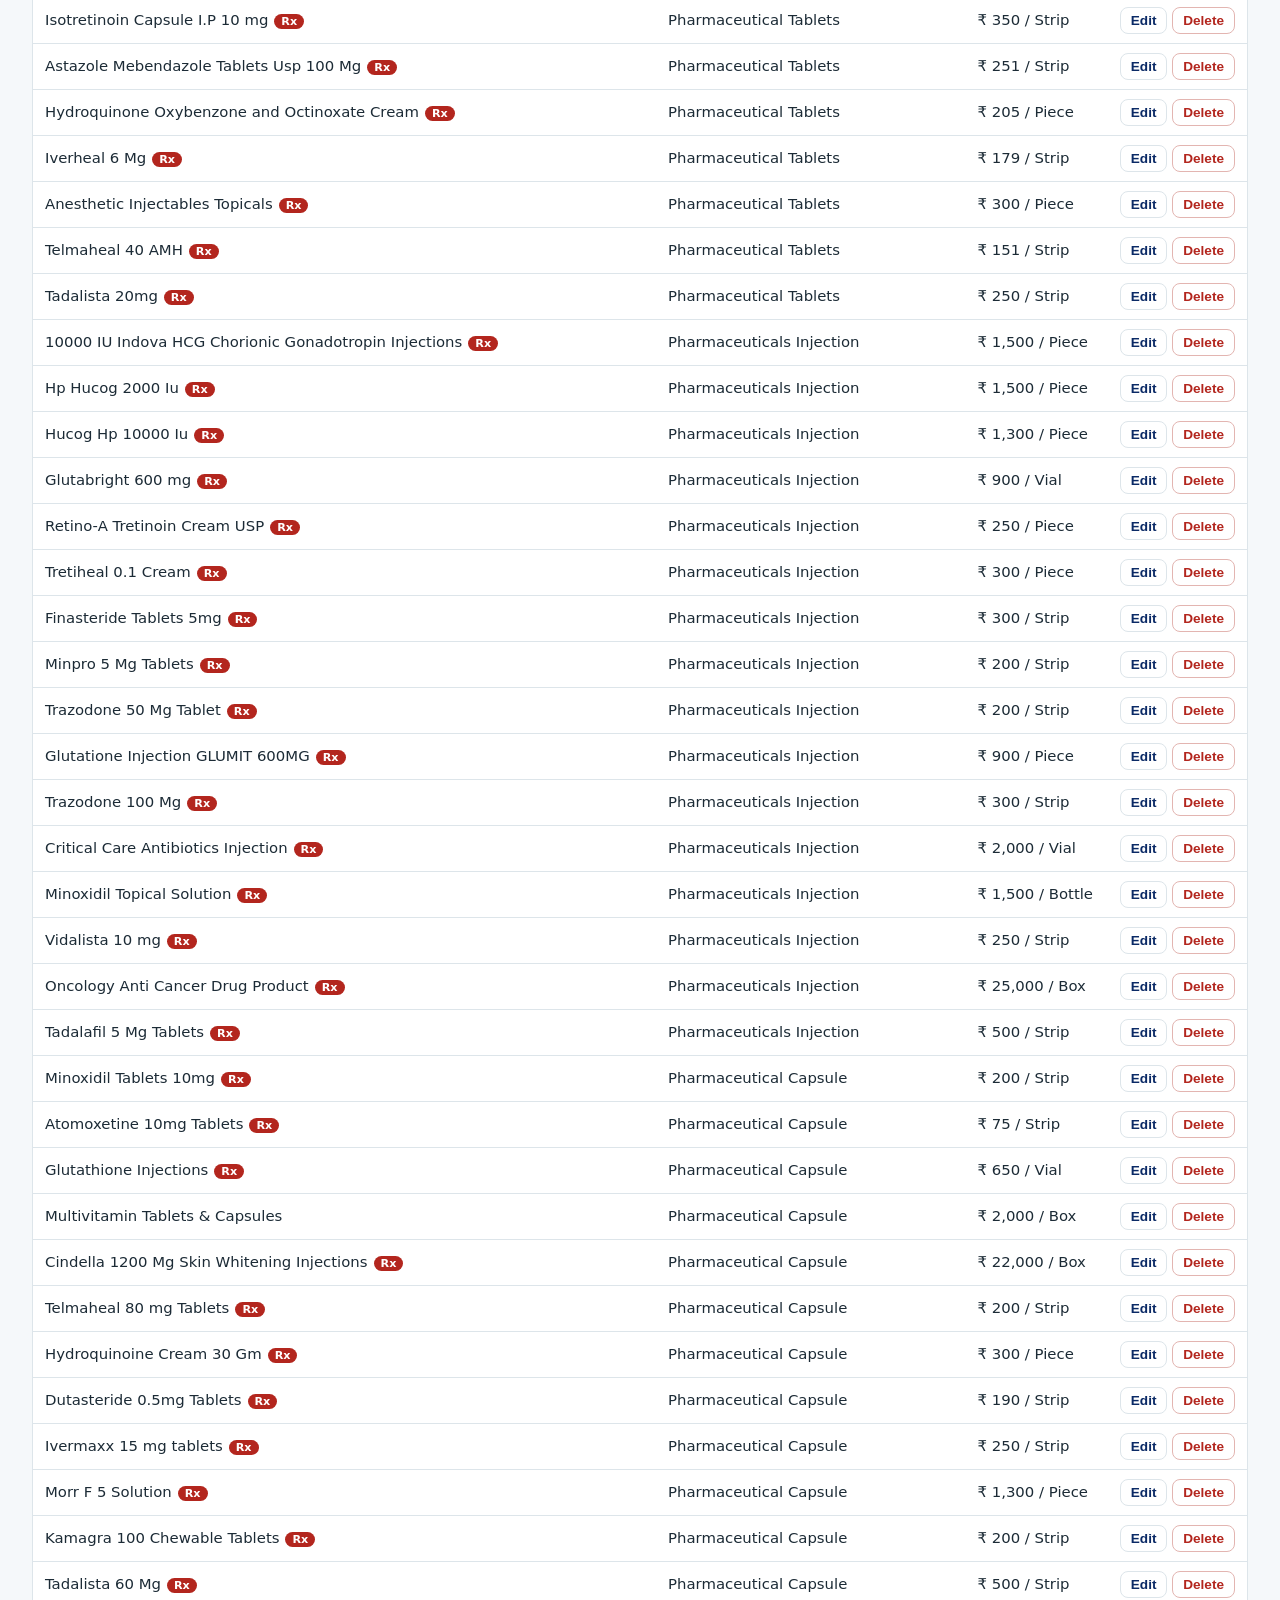
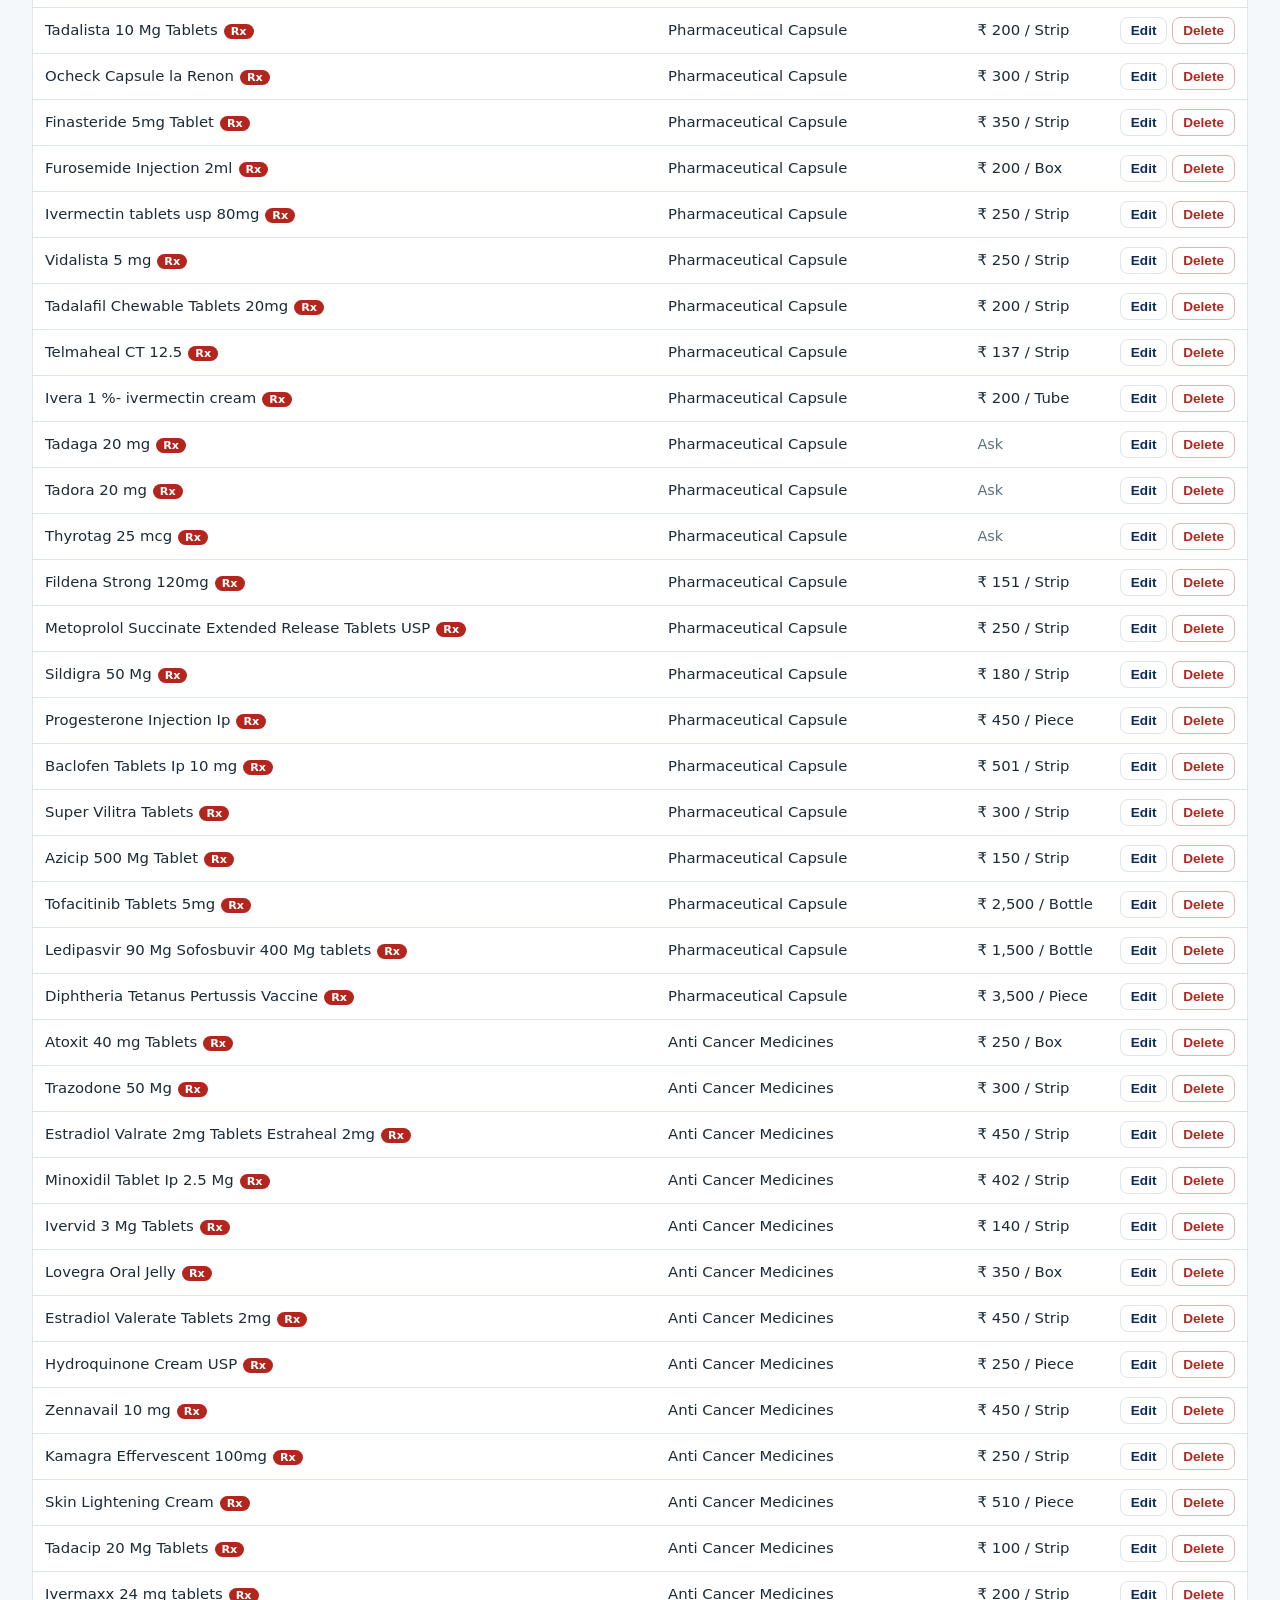
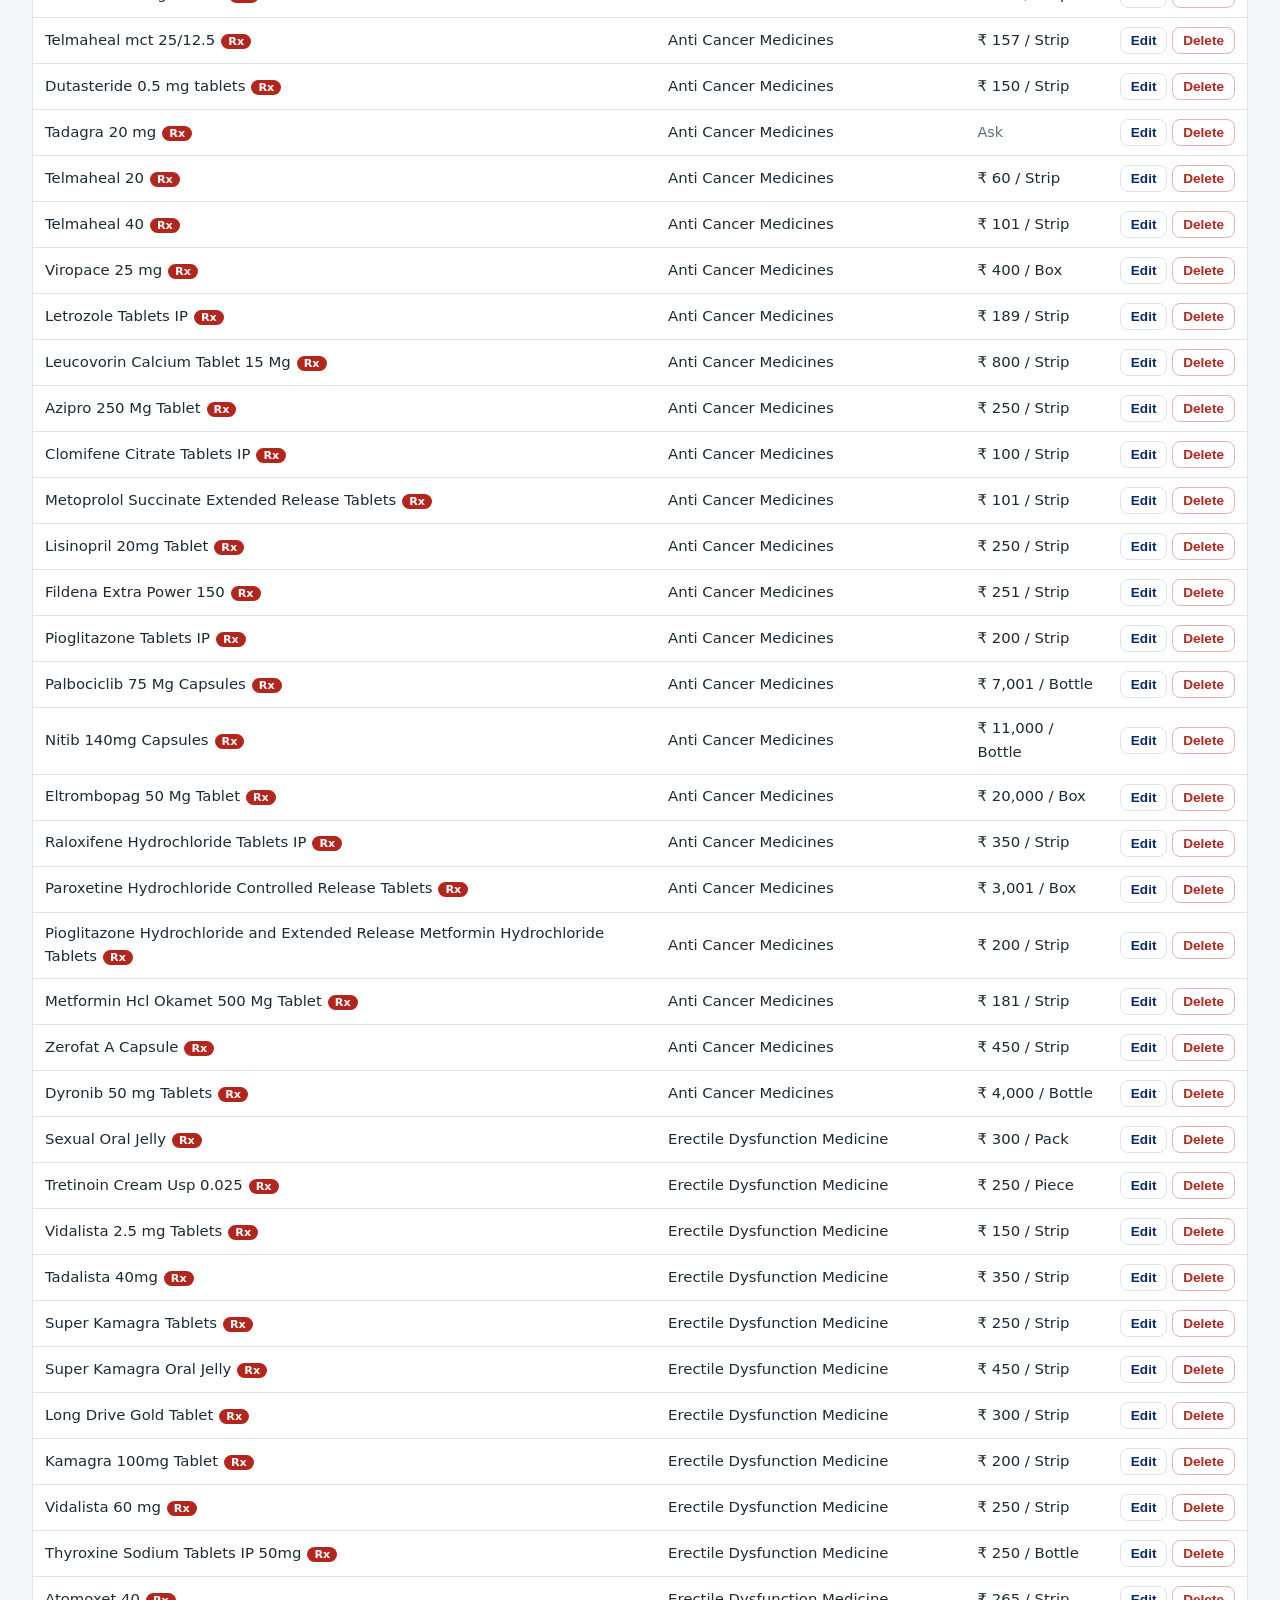
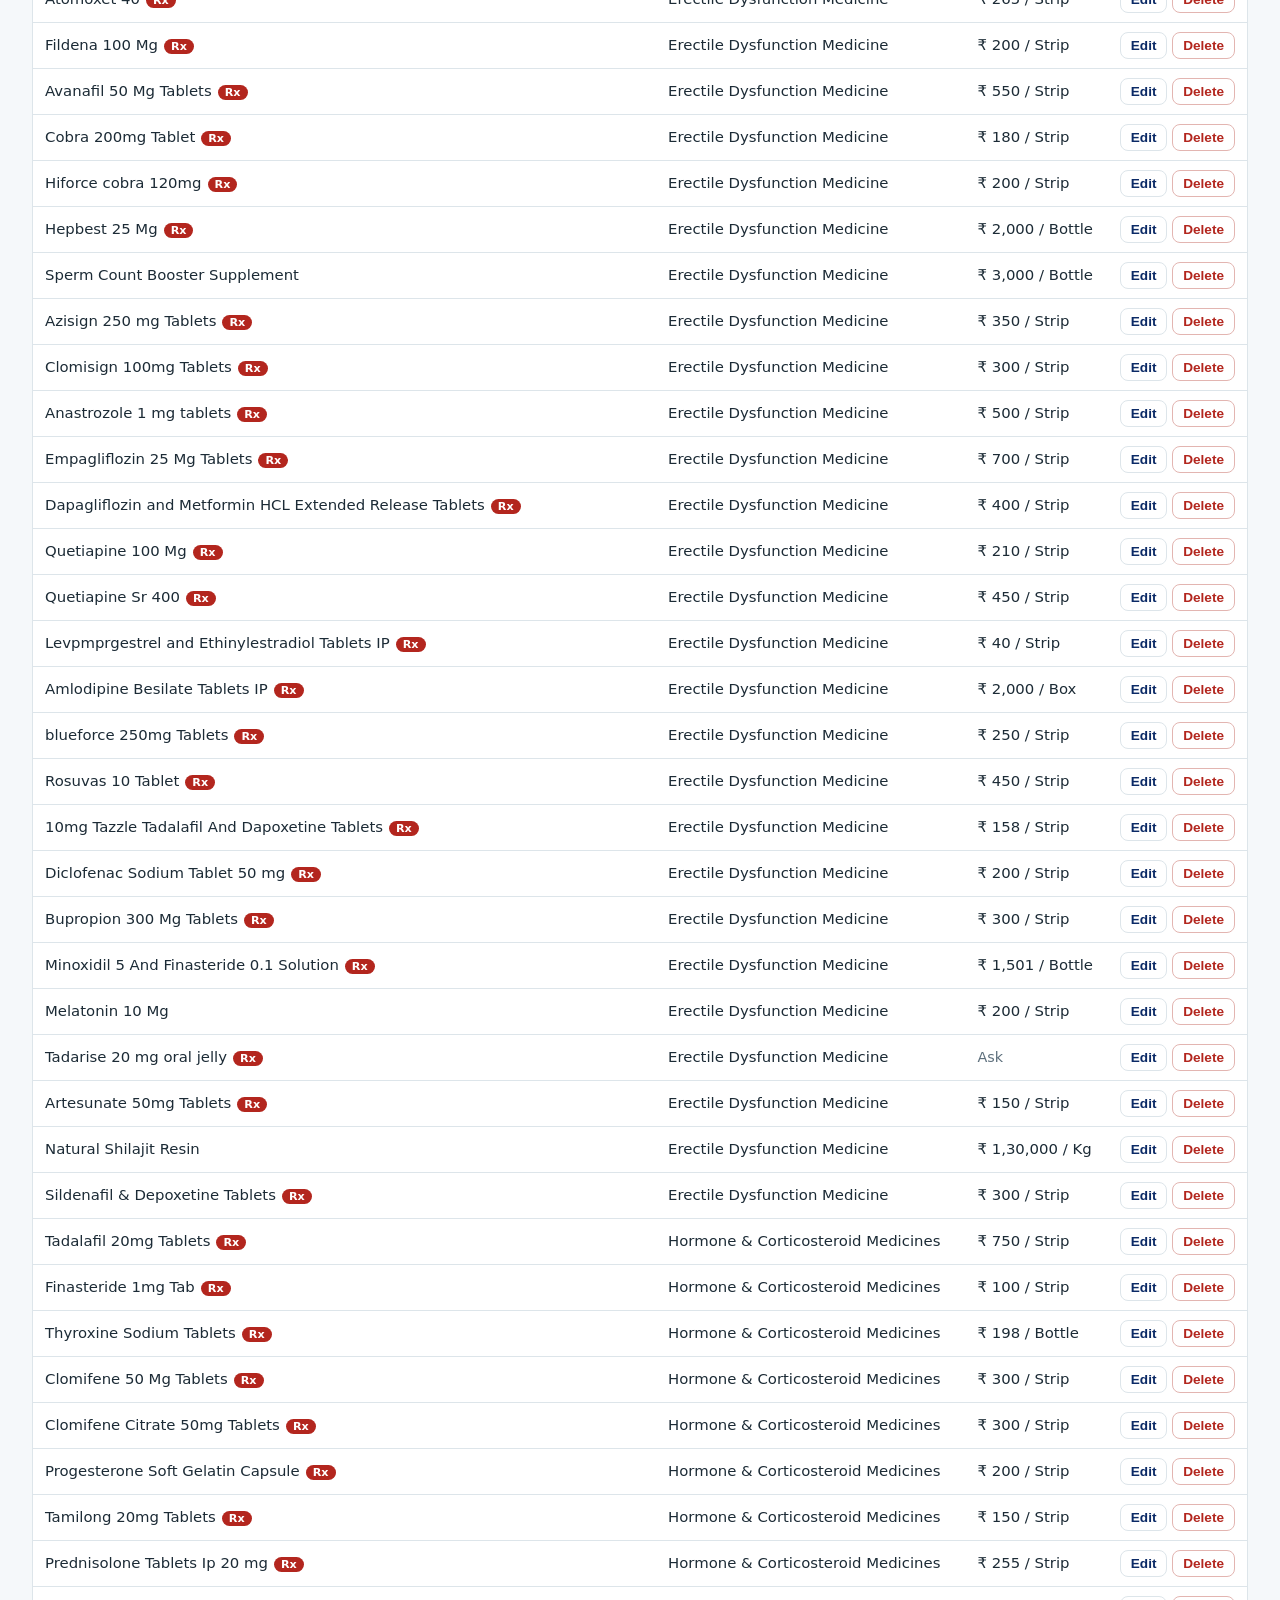
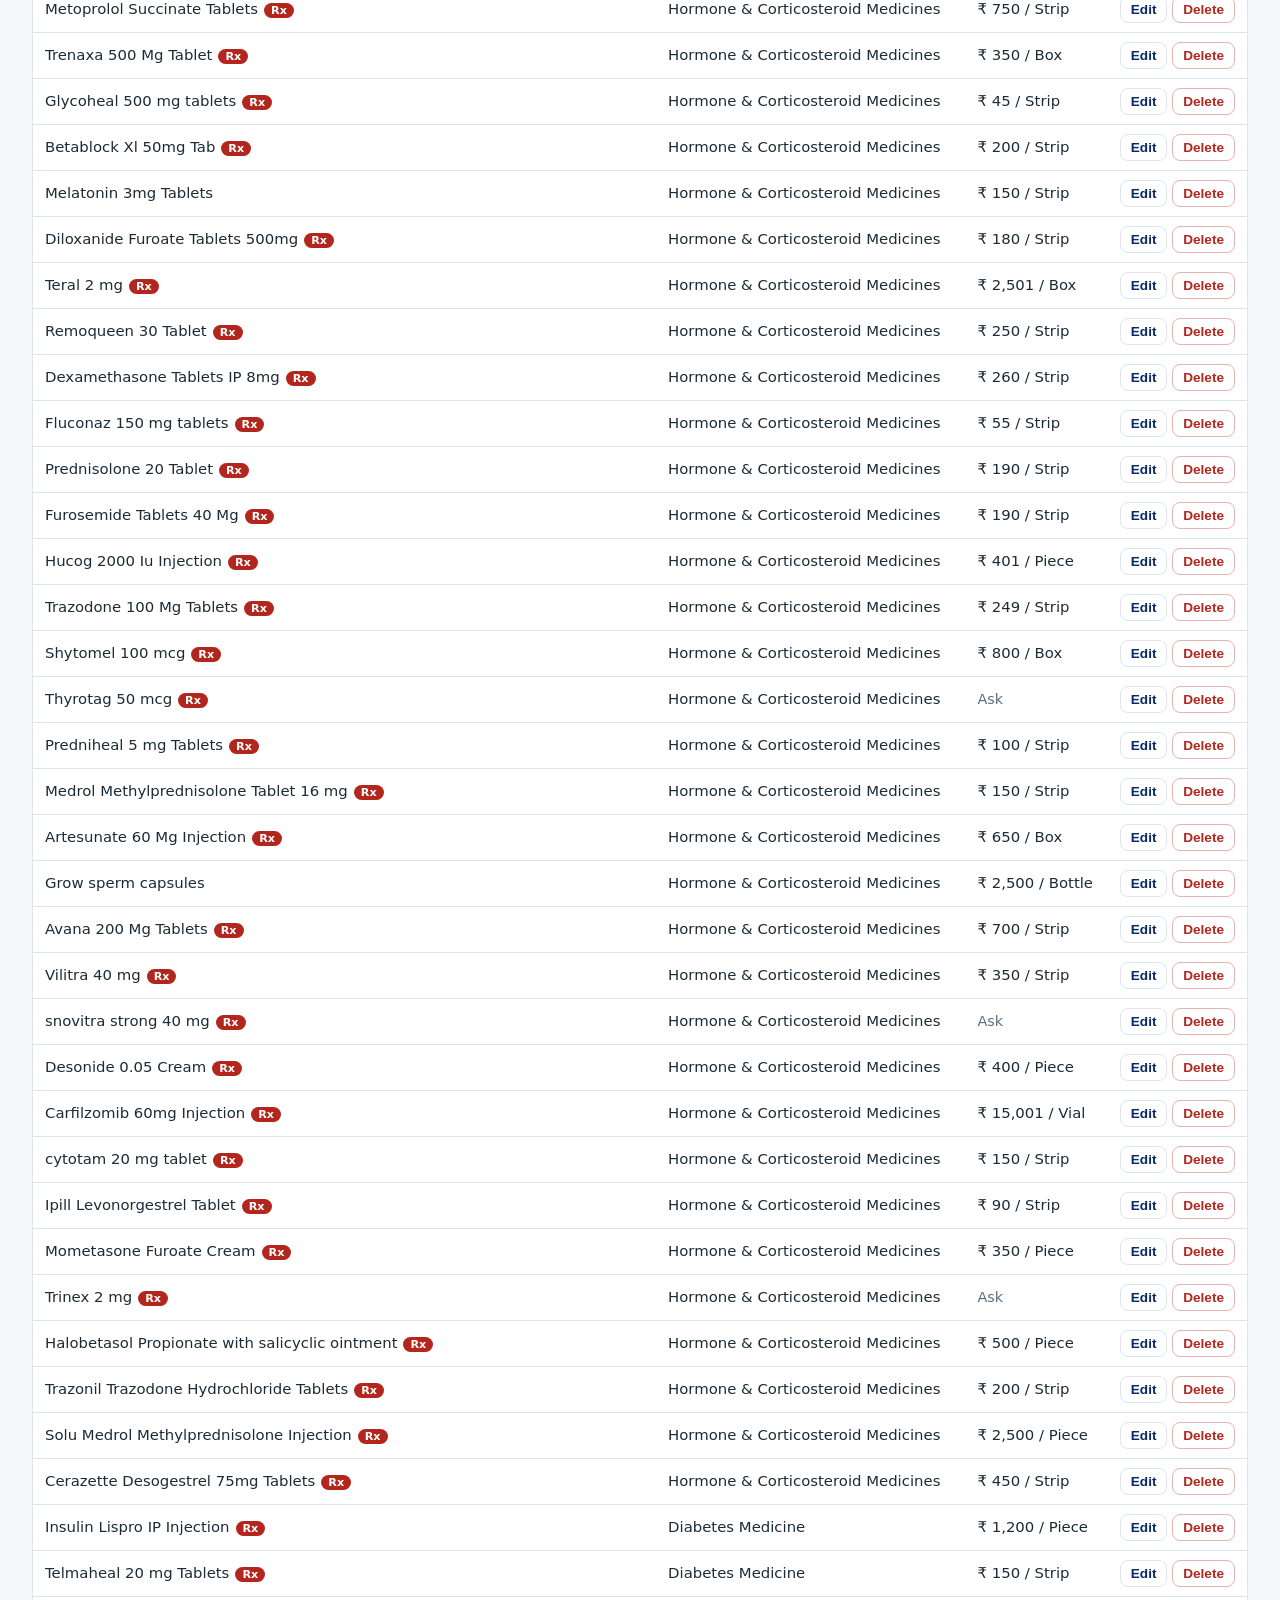
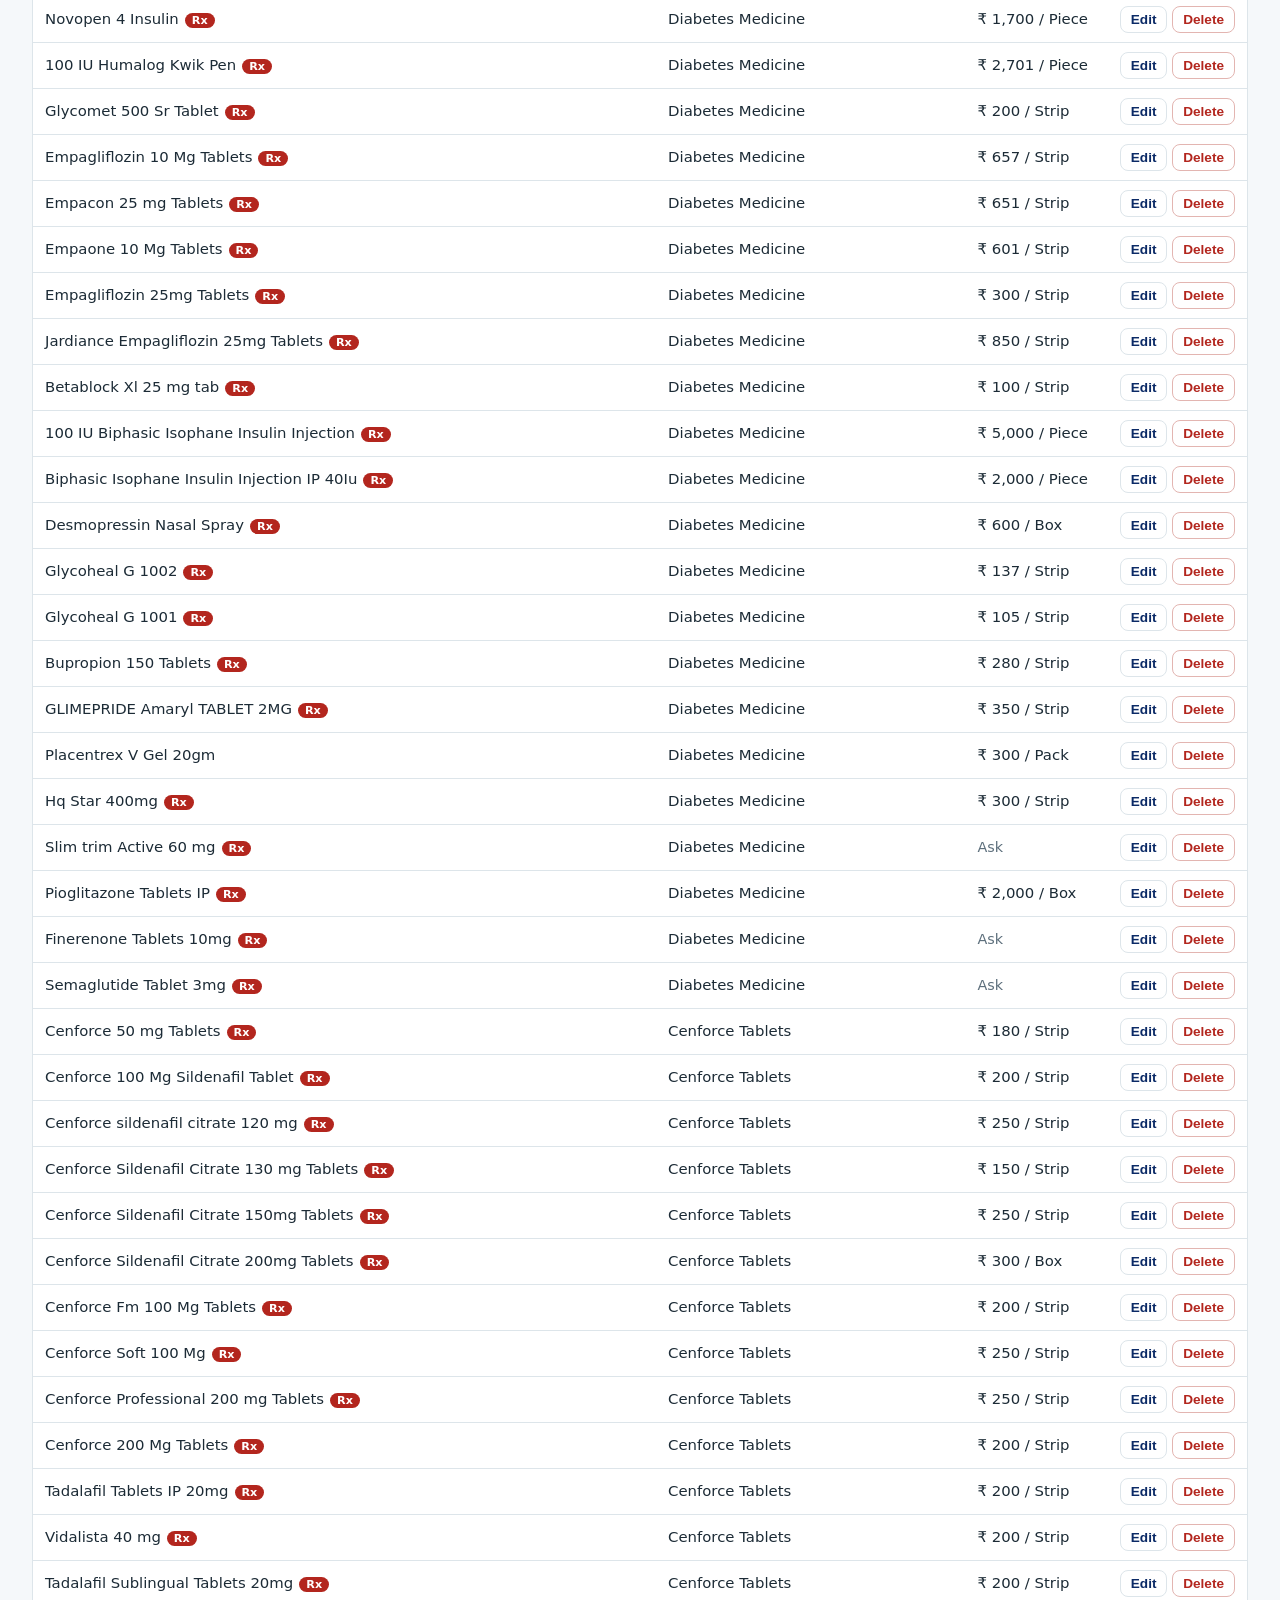
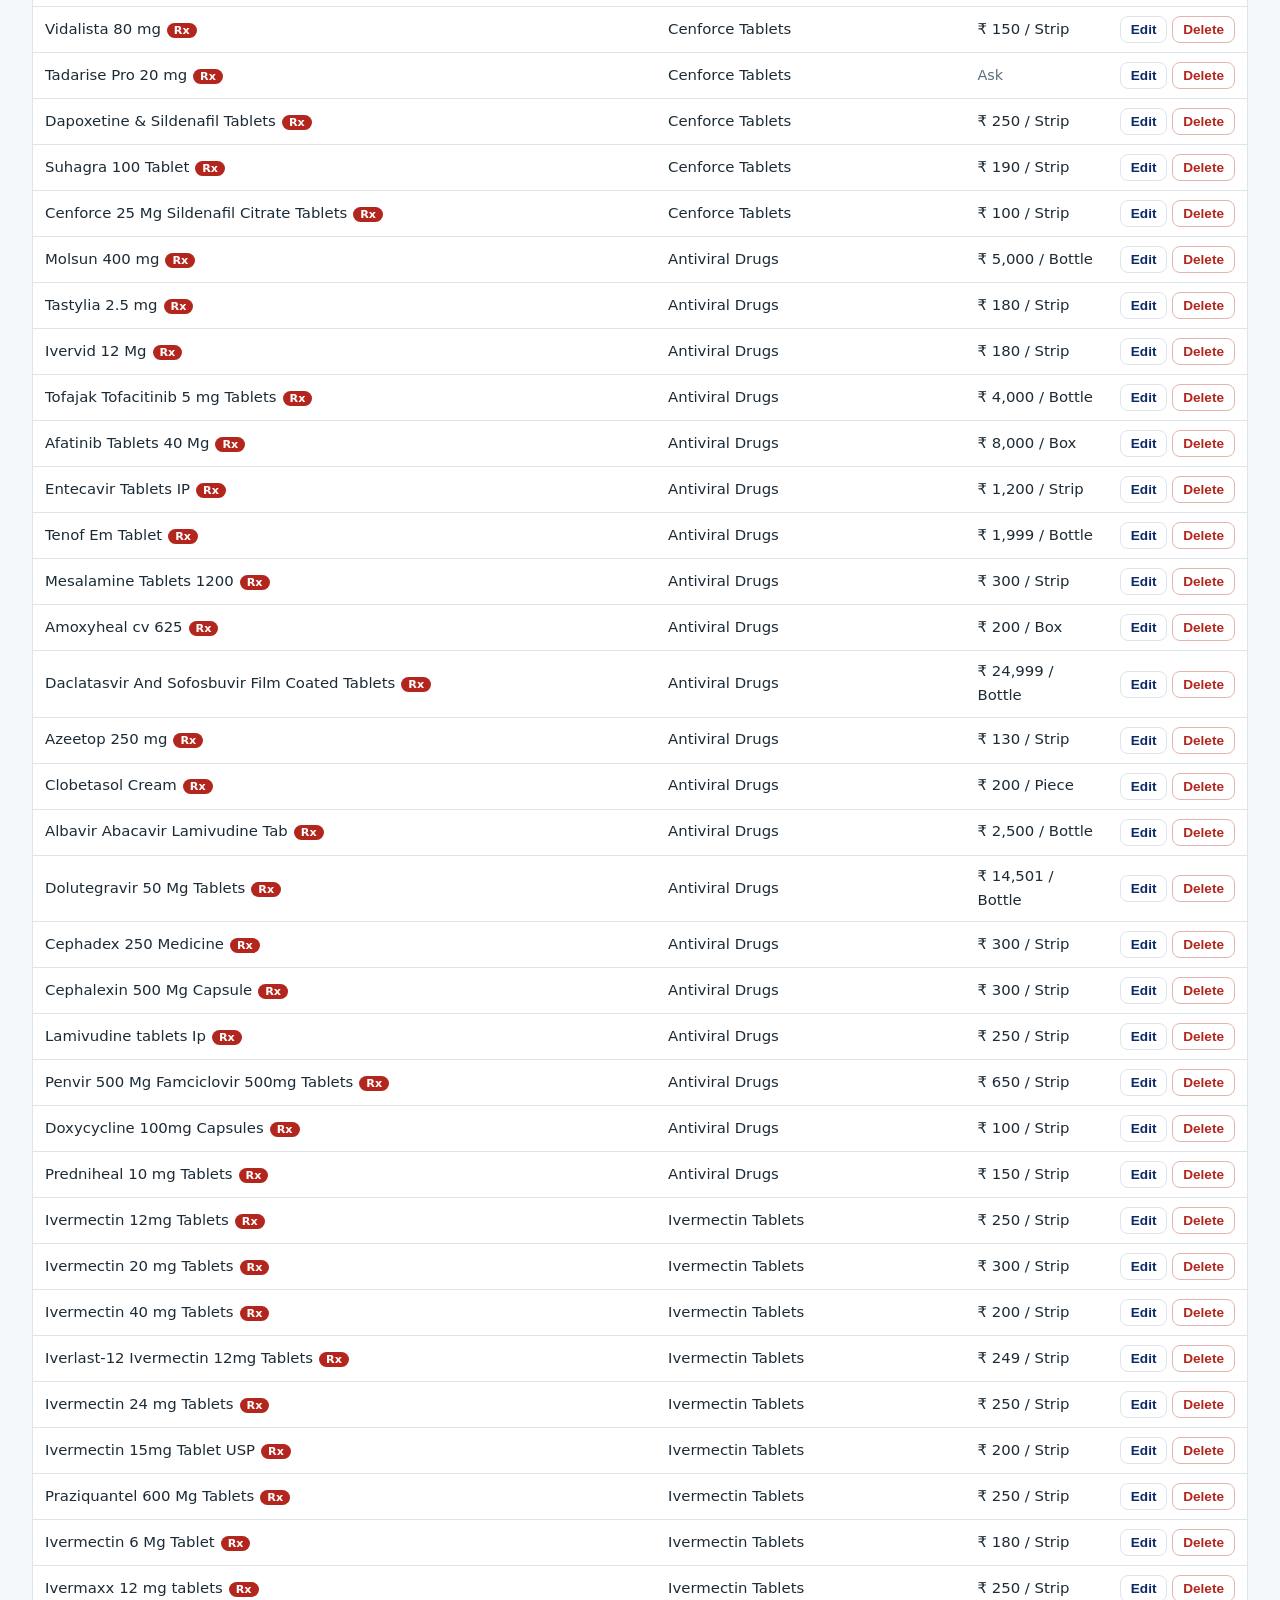
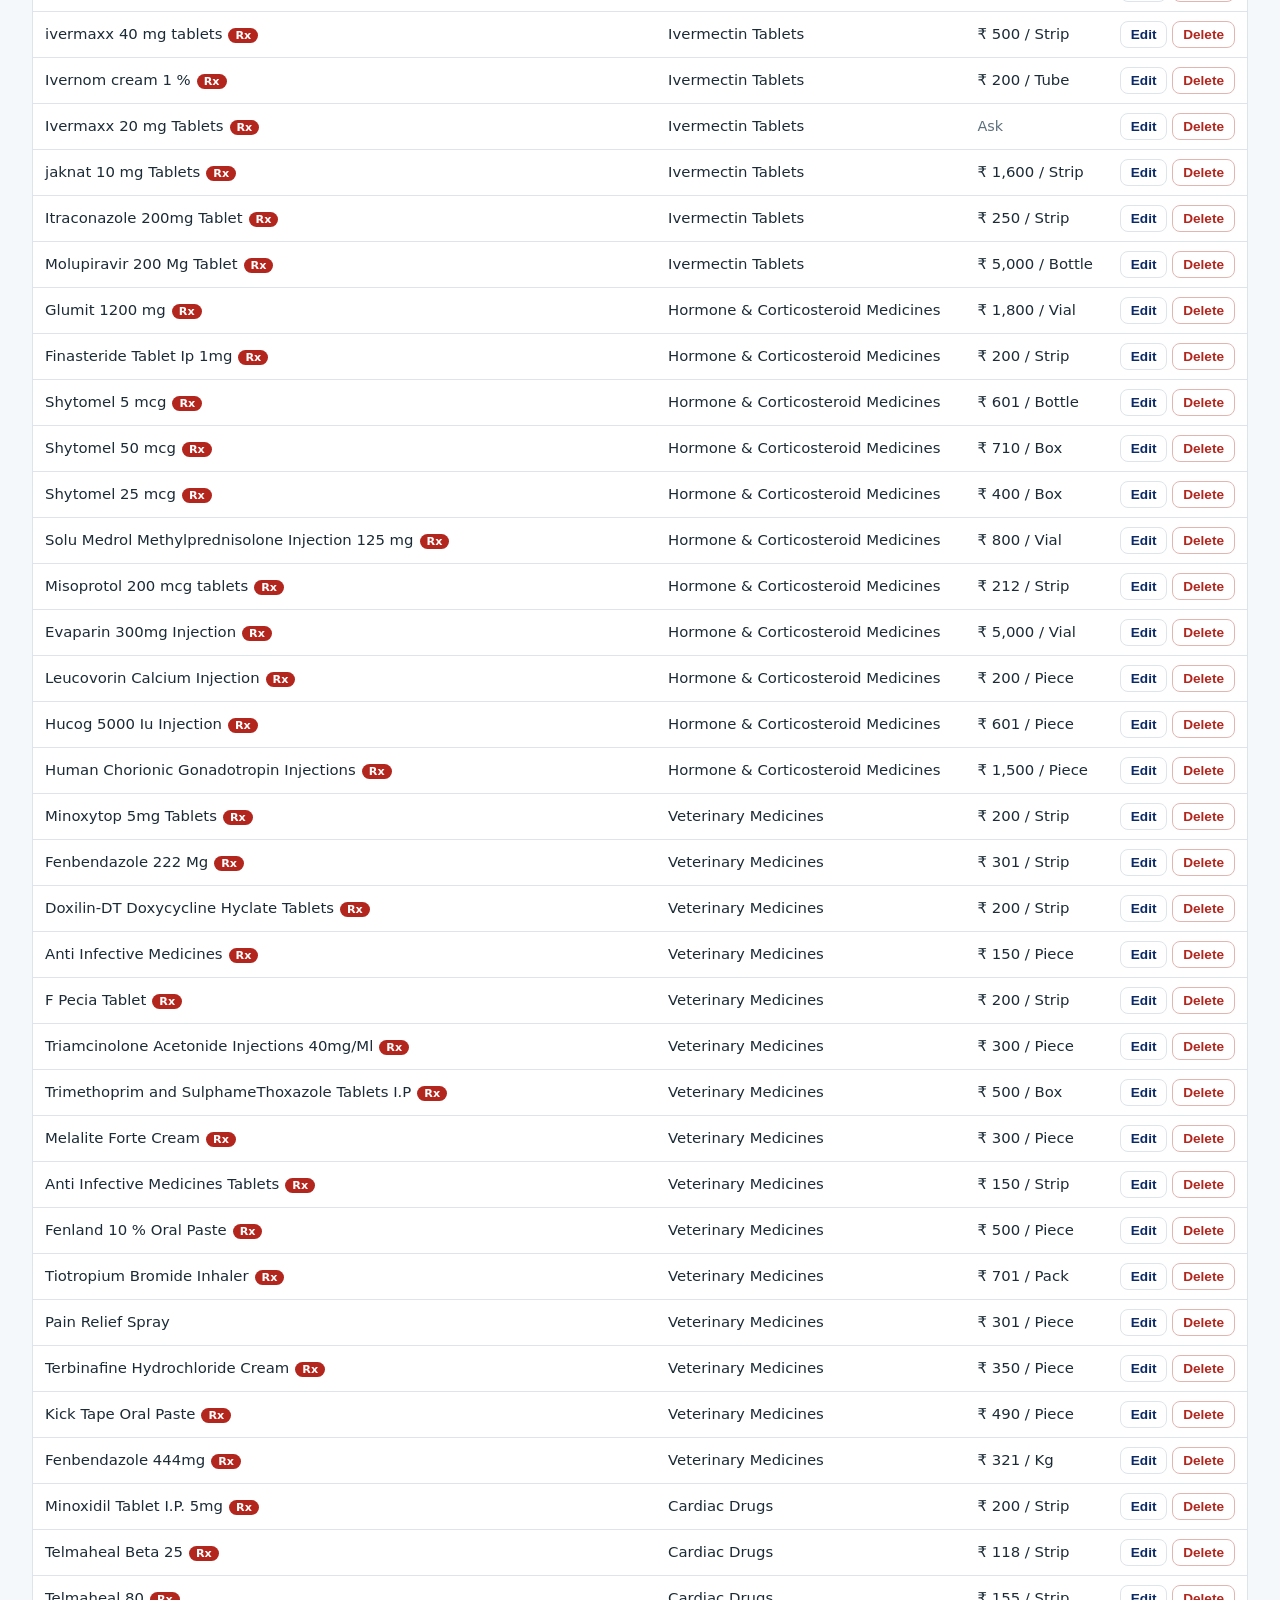
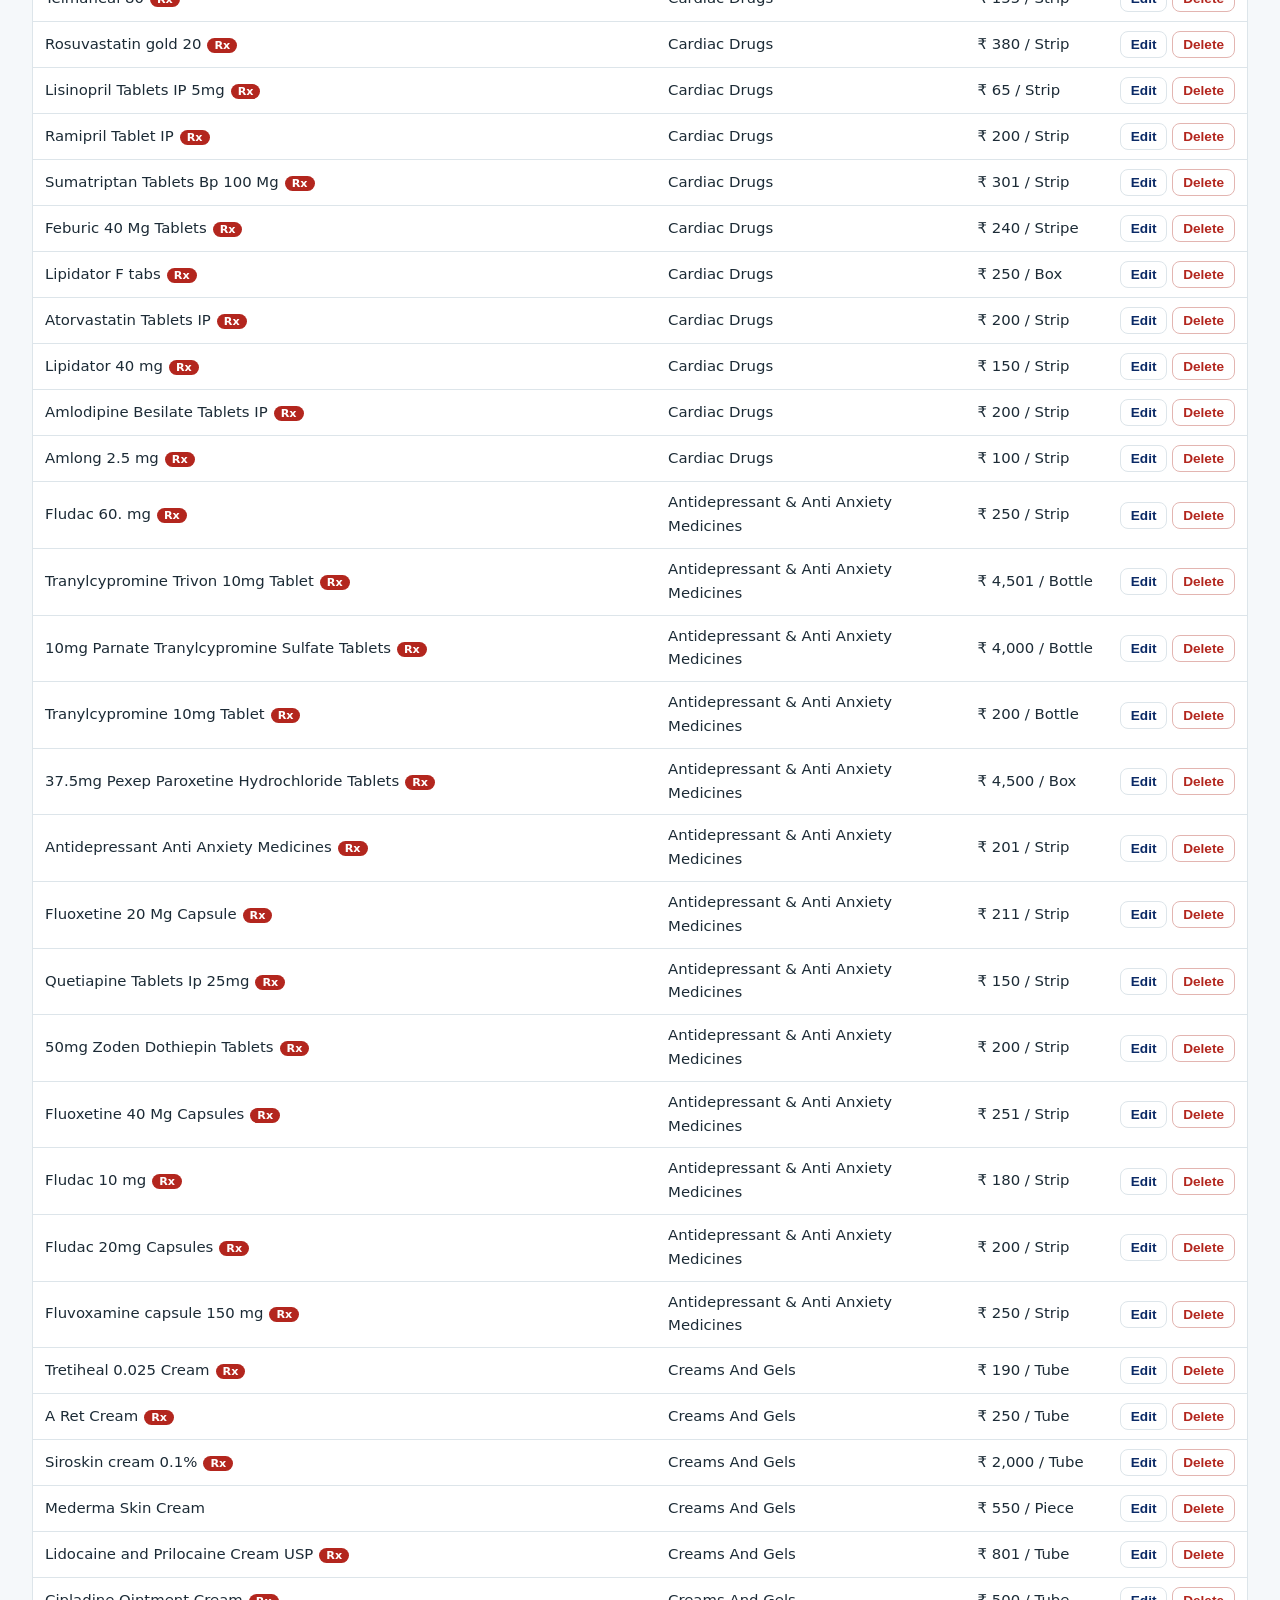
==== commit 7612e7d4: "Add dashboard password lock for static hosting Co-Authored-By: Claude Fable 5.2 <noreply@anthropic.c" ====
--- a/admin/index.html
+++ b/admin/index.html
@@ -38,6 +38,7 @@
     <p class="notice" id="offline" hidden>
       This server is not running the save service (PHP), so <strong>Save</strong> downloads a file named
       <code>data.js</code>. Upload it into the site's <code>assets</code> folder, replacing the old one, to publish your changes.
+      <button class="btn btn-small btn-light" id="set-pw" type="button">Set a dashboard password</button>
     </p>
 
     <nav class="tabs" id="tabs">
@@ -140,6 +141,7 @@
 </dialog>
 
 <script src="../assets/data.js"></script>
+<script src="lock.js"></script>
 <script src="admin.js"></script>
 </body>
 </html>
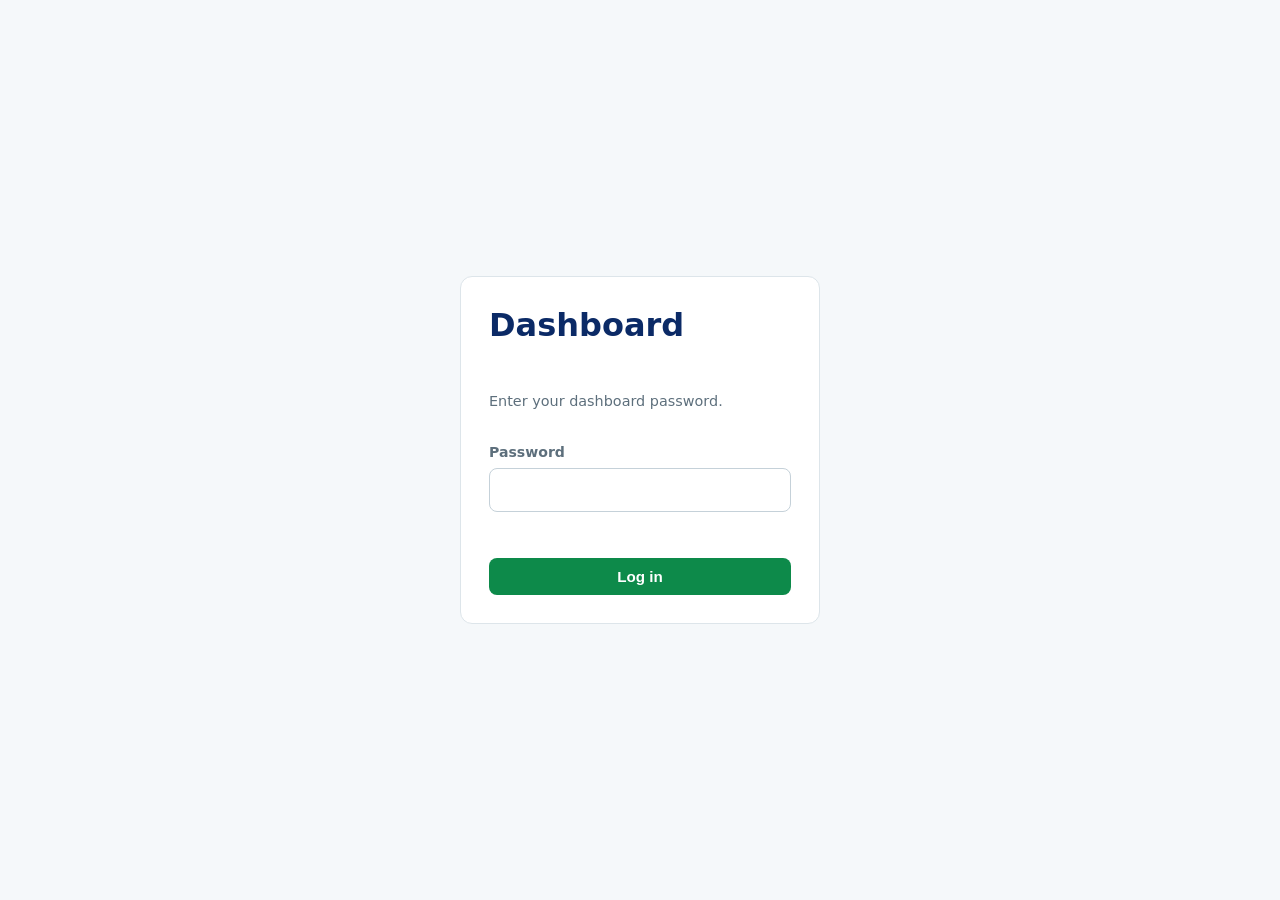
==== commit d9cbab95: "Publish dashboard changes directly to GitHub Co-Authored-By: Claude Fable 5.2 <noreply@anthropic.com" ====
--- a/admin/index.html
+++ b/admin/index.html
@@ -35,11 +35,14 @@
   </header>
 
   <div class="wrap">
-    <p class="notice" id="offline" hidden>
-      This server is not running the save service (PHP), so <strong>Save</strong> downloads a file named
-      <code>data.js</code>. Upload it into the site's <code>assets</code> folder, replacing the old one, to publish your changes.
-      <button class="btn btn-small btn-light" id="set-pw" type="button">Set a dashboard password</button>
-    </p>
+    <div class="notice" id="offline" hidden>
+      <span id="mode-text"></span>
+      <div class="notice-actions">
+        <button class="btn btn-small btn-primary" id="gh-connect" type="button">Connect GitHub</button>
+        <button class="btn btn-small btn-light" id="gh-disconnect" type="button" hidden>Disconnect GitHub</button>
+        <button class="btn btn-small btn-light" id="set-pw" type="button">Set a dashboard password</button>
+      </div>
+    </div>
 
     <nav class="tabs" id="tabs">
       <button data-tab="products" class="active">Products</button>
@@ -140,6 +143,21 @@
   </form>
 </dialog>
 
+<dialog id="gh-dialog">
+  <form class="form" id="gh-form">
+    <h2 class="full">Connect GitHub</h2>
+    <p class="full muted">Paste a GitHub access token so Save can publish directly. Create one at GitHub &rarr; Settings &rarr; Developer settings &rarr; Personal access tokens &rarr; Fine-grained tokens, with access to <strong>only this repository</strong> and the permission <strong>Contents: Read and write</strong>. The token is kept only in this browser on this device.</p>
+    <label>Repository<input name="repo" required placeholder="username/repository"></label>
+    <label>Branch<input name="branch" required value="main"></label>
+    <label class="full">Access token<input name="token" type="password" required autocomplete="off" placeholder="github_pat_..."></label>
+    <p class="full error" id="gh-err"></p>
+    <div class="full actions">
+      <button class="btn btn-primary" type="submit">Connect</button>
+      <button class="btn btn-light" type="button" id="gh-cancel">Cancel</button>
+    </div>
+  </form>
+</dialog>
+
 <script src="../assets/data.js"></script>
 <script src="lock.js"></script>
 <script src="admin.js"></script>
--- a/admin/admin.css
+++ b/admin/admin.css
@@ -14,6 +14,7 @@
 .btn-danger { background: #fff; color: #b3261e; border: 1px solid #e3b5b1; }
 
 .notice { background: #fff6dd; border: 1px solid #ecd28a; border-radius: 10px; padding: 12px 16px; margin: 18px 0 0; }
+.notice-actions { display: flex; flex-wrap: wrap; gap: 8px; margin-top: 10px; }
 .tabs { overflow-x: auto; white-space: nowrap; display: flex; gap: 4px; margin: 20px 0 0; border-bottom: 2px solid var(--line); }
 .tabs button { background: none; border: 0; padding: 10px 18px; font: inherit; font-weight: 600; color: var(--muted); cursor: pointer; border-bottom: 3px solid transparent; margin-bottom: -2px; }
 .tabs button.active { color: var(--teal); border-color: var(--teal); }
